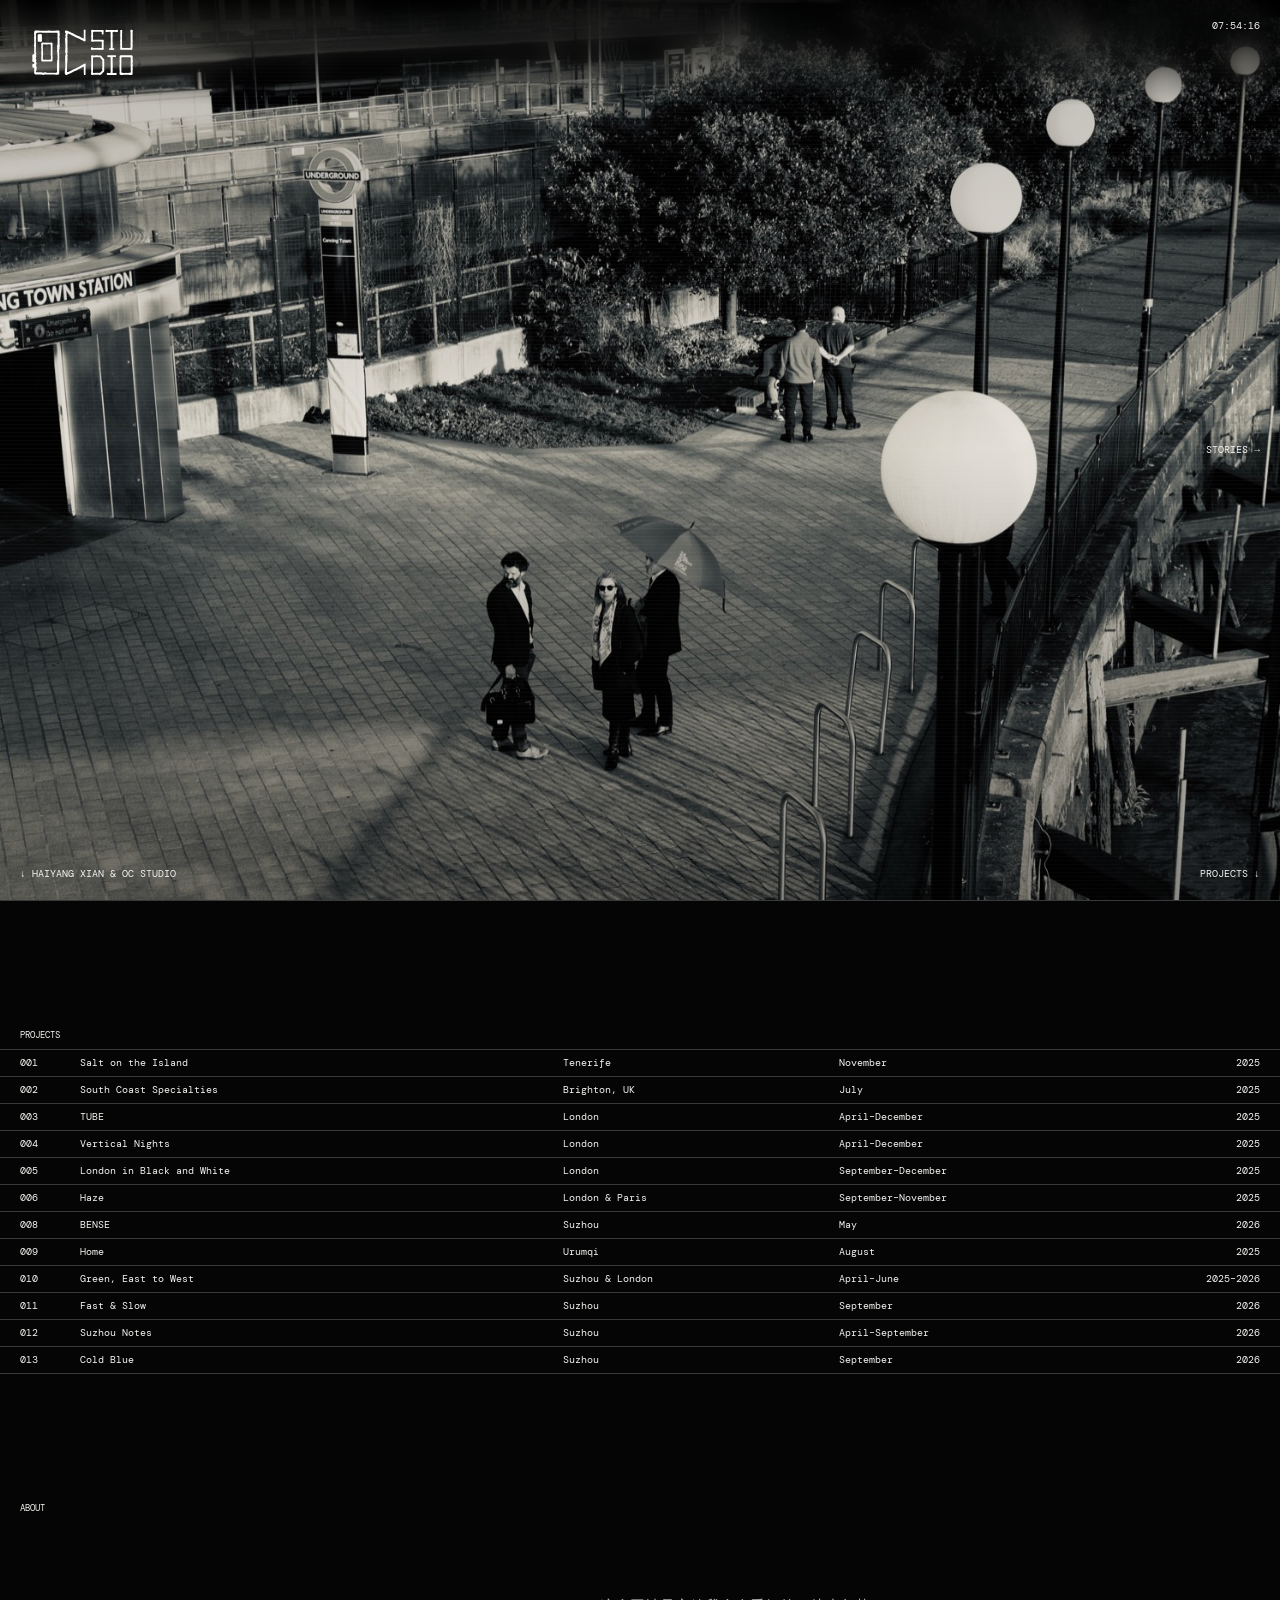
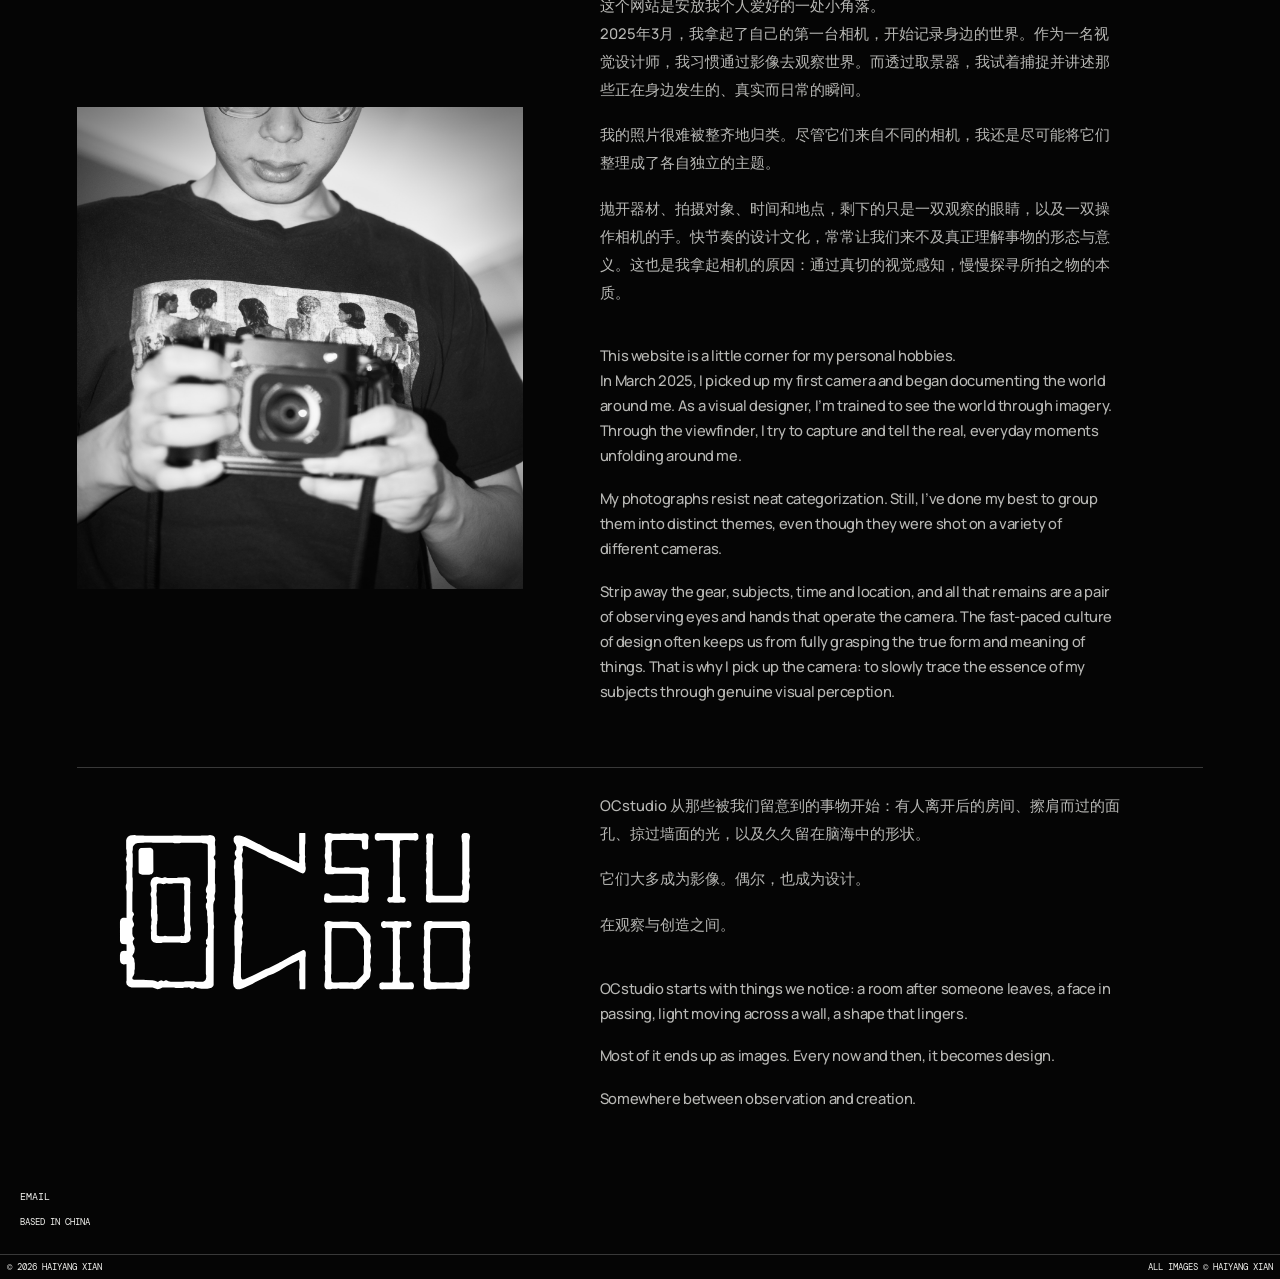
==== index.html @ 61b7343b "Publish photography portfolio" ====
<!doctype html>
<html lang="zh-CN">
  <head>
    <meta charset="UTF-8" />
    <meta name="viewport" content="width=device-width, initial-scale=1.0" />
    <meta name="description" content="摄影作品集原型" />
    <title>Haiyang Xian — Photography</title>
    <link rel="stylesheet" href="styles.css" />
  </head>
  <body>
    <div class="top-backdrop" aria-hidden="true"></div>
    <a class="corner-logo" href="#home" aria-label="Back to home"><img src="assets/studio-handdrawn-fixed.svg" alt="Studio logo" /></a>
    <time class="corner-clock" id="corner-clock" aria-label="Current time"></time>
    <main class="site-shell">
      <section class="index-card" aria-label="摄影作品目录">
        <div class="cover" id="home">
          <img class="landing-image" id="landing-image" src="assets/landing/DSCF2202.jpg" alt="Selected photograph by Haiyang Xian" />
          <button class="cover-section cover-section-right stories-trigger" type="button" aria-controls="stories" aria-expanded="false">STORIES <span aria-hidden="true">→</span></button>
          <h1 class="photographer-signature"><a href="#about" aria-label="About HAIYANG XIAN and OC STUDIO"><span aria-hidden="true">↓</span> HAIYANG XIAN &amp; OC STUDIO</a></h1>
          <a class="explore" href="#index">PROJECTS ↓</a>
        </div>
        <div class="catalogue-meta" id="index"><span>PROJECTS</span></div>
        <ol class="project-list">
          <li class="project-item"><a class="project-trigger" href="#project-001" data-project="project-001" aria-controls="project-001" aria-expanded="false"><span>001</span><strong>Salt on the Island</strong><i>Tenerife</i><time>November</time><b>2025</b></a></li>
          <li class="project-item"><a class="project-trigger" href="#project-002" data-project="project-002" aria-controls="project-002" aria-expanded="false"><span>002</span><strong>South Coast Specialties</strong><i>Brighton, UK</i><time>July</time><b>2025</b></a></li>
          <li class="project-item"><a class="project-trigger" href="#project-003" data-project="project-003" aria-controls="project-003" aria-expanded="false"><span>003</span><strong>TUBE</strong><i>London</i><time>April–December</time><b>2025</b></a></li>
          <li class="project-item"><a class="project-trigger" href="#project-004" data-project="project-004" aria-controls="project-004" aria-expanded="false"><span>004</span><strong>Vertical Nights</strong><i>London</i><time>April–December</time><b>2025</b></a></li>
          <li class="project-item"><a class="project-trigger" href="#project-005" data-project="project-005" aria-controls="project-005" aria-expanded="false"><span>005</span><strong>London in Black and White</strong><i>London</i><time>September–December</time><b>2025</b></a></li>
          <li class="project-item"><a class="project-trigger" href="#project-006" data-project="project-006" aria-controls="project-006" aria-expanded="false"><span>006</span><strong>Haze</strong><i>London &amp; Paris</i><time>September–November</time><b>2025</b></a></li>
          <li class="project-item"><a class="project-trigger" href="#project-008" data-project="project-008" aria-controls="project-008" aria-expanded="false"><span>008</span><strong>BENSE</strong><i>Suzhou</i><time>May</time><b>2026</b></a></li>
          <li class="project-item"><a class="project-trigger" href="#project-009" data-project="project-009" aria-controls="project-009" aria-expanded="false"><span>009</span><strong>Home</strong><i>Urumqi</i><time>August</time><b>2025</b></a></li>
          <li class="project-item"><a class="project-trigger" href="#project-010" data-project="project-010" aria-controls="project-010" aria-expanded="false"><span>010</span><strong>Green, East to West</strong><i>Suzhou &amp; London</i><time>April–June</time><b>2025–2026</b></a></li>
          <li class="project-item"><a class="project-trigger" href="#project-011" data-project="project-011" aria-controls="project-011" aria-expanded="false"><span>011</span><strong>Fast &amp; Slow</strong><i>Suzhou</i><time>September</time><b>2026</b></a></li>
          <li class="project-item"><a class="project-trigger" href="#project-012" data-project="project-012" aria-controls="project-012" aria-expanded="false"><span>012</span><strong>Suzhou Notes</strong><i>Suzhou</i><time>April–September</time><b>2026</b></a></li>
          <li class="project-item"><a class="project-trigger" href="#project-013" data-project="project-013" aria-controls="project-013" aria-expanded="false"><span>013</span><strong>Cold Blue</strong><i>Suzhou</i><time>September</time><b>2026</b></a></li>
        </ol>
        <section class="about" id="about" aria-labelledby="about-title">
          <div class="about-label"><h2 id="about-title">ABOUT</h2></div>
          <div class="about-content">
            <figure class="about-portrait"><img src="assets/about-haiyang-xian.jpg" alt="Haiyang Xian holding a camera" width="1480" height="1600" loading="lazy" /></figure>
            <div class="about-bio">
              <p lang="zh-CN">这个网站是安放我个人爱好的一处小角落。<br />2025年3月，我拿起了自己的第一台相机，开始记录身边的世界。作为一名视觉设计师，我习惯通过影像去观察世界。而透过取景器，我试着捕捉并讲述那些正在身边发生的、真实而日常的瞬间。</p>
              <p lang="zh-CN">我的照片很难被整齐地归类。尽管它们来自不同的相机，我还是尽可能将它们整理成了各自独立的主题。</p>
              <p lang="zh-CN">抛开器材、拍摄对象、时间和地点，剩下的只是一双观察的眼睛，以及一双操作相机的手。快节奏的设计文化，常常让我们来不及真正理解事物的形态与意义。这也是我拿起相机的原因：通过真切的视觉感知，慢慢探寻所拍之物的本质。</p>
              <p lang="en">This website is a little corner for my personal hobbies.<br />In March 2025, I picked up my first camera and began documenting the world around me. As a visual designer, I’m trained to see the world through imagery. Through the viewfinder, I try to capture and tell the real, everyday moments unfolding around me.</p>
              <p lang="en">My photographs resist neat categorization. Still, I’ve done my best to group them into distinct themes, even though they were shot on a variety of different cameras.</p>
              <p lang="en">Strip away the gear, subjects, time and location, and all that remains are a pair of observing eyes and hands that operate the camera. The fast‑paced culture of design often keeps us from fully grasping the true form and meaning of things. That is why I pick up the camera: to slowly trace the essence of my subjects through genuine visual perception.</p>
            </div>
            <div class="about-brand">
              <img class="about-logo" src="assets/studio-latest.svg" alt="OCstudio logo" width="1473" height="1068" loading="lazy" />
              <div class="about-brand-copy">
                <p lang="zh-CN">OCstudio 从那些被我们留意到的事物开始：有人离开后的房间、擦肩而过的面孔、掠过墙面的光，以及久久留在脑海中的形状。</p>
                <p lang="zh-CN">它们大多成为影像。偶尔，也成为设计。</p>
                <p lang="zh-CN">在观察与创造之间。</p>
                <p lang="en">OCstudio starts with things we notice: a room after someone leaves, a face in passing, light moving across a wall, a shape that lingers.</p>
                <p lang="en">Most of it ends up as images. Every now and then, it becomes design.</p>
                <p lang="en">Somewhere between observation and creation.</p>
              </div>
            </div>
          </div>
          <div class="about-bottom">
            <nav class="about-contact" aria-label="Contact"><a href="mailto:hyxian913@163.com">EMAIL</a></nav>
            <div class="about-details"><span>BASED IN CHINA</span></div>
          </div>
        </section>
        <footer id="contact"><span>© 2026 HAIYANG XIAN</span><span>ALL IMAGES © HAIYANG XIAN</span></footer>
      </section>
      <section class="project-panel" id="project-001" aria-label="Salt on the Island project" aria-hidden="true">
        <div class="project-content">
          <section class="project-intro"><h2>Salt<br />on the Island</h2><div><p>NOVEMBER 2025</p><p>TENERIFE, SPAIN</p></div></section>
          <div class="project-images">
            <figure class="portrait"><img src="assets/projects/salt-on-the-island/DSCF0566.jpg" alt="Salt on the Island, photograph 1" /><figcaption>01 / 08</figcaption></figure>
            <figure class="wide"><img src="assets/projects/salt-on-the-island/DSCF0439.jpg" alt="Salt on the Island, photograph 2" /><figcaption>02 / 08</figcaption></figure>
            <figure class="landscape"><img src="assets/projects/salt-on-the-island/DSCF0559.jpg" alt="Salt on the Island, photograph 3" /><figcaption>03 / 08</figcaption></figure>
            <figure class="portrait offset"><img src="assets/projects/salt-on-the-island/DSCF0503.jpg" alt="Salt on the Island, photograph 4" /><figcaption>04 / 08</figcaption></figure>
            <figure class="portrait"><img src="assets/projects/salt-on-the-island/DSCF0443.jpg" alt="Salt on the Island, photograph 5" /><figcaption>05 / 08</figcaption></figure>
            <figure class="wide"><img src="assets/projects/salt-on-the-island/DSCF0520.jpg" alt="Salt on the Island, photograph 6" /><figcaption>06 / 08</figcaption></figure>
            <figure class="landscape"><img src="assets/projects/salt-on-the-island/DSCF0546.jpg" alt="Salt on the Island, photograph 7" /><figcaption>07 / 08</figcaption></figure>
            <figure class="wide final"><img src="assets/projects/salt-on-the-island/DSCF0431.jpg" alt="Salt on the Island, photograph 8" /><figcaption>08 / 08</figcaption></figure>
          </div>
        </div>
      </section>
      <section class="project-panel" id="project-002" aria-label="South Coast Specialties project" aria-hidden="true">
        <div class="project-content">
          <section class="project-intro"><h2>South Coast Specialties</h2><div><p>JULY 2025</p><p>BRIGHTON, UK</p></div></section>
          <div class="project-images brighton-images">
            <figure class="portrait"><img src="assets/projects/south-coast-specialties/DSCF2407.jpg" alt="South Coast Specialties, photograph 1" /><figcaption>01 / 08</figcaption></figure>
            <figure class="landscape"><img src="assets/projects/south-coast-specialties/DSCF2422.jpg" alt="South Coast Specialties, photograph 2" /><figcaption>02 / 08</figcaption></figure>
            <figure class="wide"><img src="assets/projects/south-coast-specialties/DSCF2423.JPG" alt="South Coast Specialties, photograph 3" /><figcaption>03 / 08</figcaption></figure>
            <figure class="landscape"><img src="assets/projects/south-coast-specialties/DSCF2439.JPG" alt="South Coast Specialties, photograph 4" /><figcaption>04 / 08</figcaption></figure>
            <figure class="wide"><img src="assets/projects/south-coast-specialties/DSCF2440.JPG" alt="South Coast Specialties, photograph 5" /><figcaption>05 / 08</figcaption></figure>
            <figure class="landscape"><img src="assets/projects/south-coast-specialties/DSCF2472.jpg" alt="South Coast Specialties, photograph 6" /><figcaption>06 / 08</figcaption></figure>
            <figure class="portrait"><img src="assets/projects/south-coast-specialties/DSCF2483.jpg" alt="South Coast Specialties, photograph 7" /><figcaption>07 / 08</figcaption></figure>
            <figure class="wide final"><img src="assets/projects/south-coast-specialties/DSCF2484.jpg" alt="South Coast Specialties, photograph 8" /><figcaption>08 / 08</figcaption></figure>
          </div>
        </div>
      </section>
      <section class="project-panel" id="project-003" aria-label="TUBE project" aria-hidden="true">
        <div class="project-content">
          <section class="project-intro"><h2>TUBE</h2><div><p>APRIL–DECEMBER 2025</p><p>LONDON, UK</p></div></section>
          <div class="project-images">
            <figure><img src="assets/projects/tube/DSCF0074.JPG" alt="TUBE, photograph 1" /><figcaption>01 / 10</figcaption></figure>
            <figure><img src="assets/projects/tube/DSCF0076.jpg" alt="TUBE, photograph 2" /><figcaption>02 / 10</figcaption></figure>
            <figure><img src="assets/projects/tube/DSCF0200.jpg" alt="TUBE, photograph 3" /><figcaption>03 / 10</figcaption></figure>
            <figure><img src="assets/projects/tube/DSCF0201.jpg" alt="TUBE, photograph 4" /><figcaption>04 / 10</figcaption></figure>
            <figure><img src="assets/projects/tube/1761305568000_R0000233.jpg" alt="TUBE, photograph 5" /><figcaption>05 / 10</figcaption></figure>
            <figure><img src="assets/projects/tube/grdr%202025-10-26%20185446.399.jpg" alt="TUBE, photograph 6" /><figcaption>06 / 10</figcaption></figure>
            <figure><img src="assets/projects/tube/DSCF3398.jpg" alt="TUBE, photograph 7" /><figcaption>07 / 10</figcaption></figure>
            <figure><img src="assets/projects/tube/DSCF3400.jpg" alt="TUBE, photograph 8" /><figcaption>08 / 10</figcaption></figure>
            <figure><img src="assets/projects/tube/DSCF3415.JPG" alt="TUBE, photograph 9" /><figcaption>09 / 10</figcaption></figure>
            <figure><img src="assets/projects/tube/DSCF3418.jpg" alt="TUBE, photograph 10" /><figcaption>10 / 10</figcaption></figure>
          </div>
        </div>
      </section>
      <section class="project-panel" id="project-004" aria-label="Vertical Nights project" aria-hidden="true">
        <div class="project-content">
          <section class="project-intro"><h2>Vertical Nights</h2><div><p>APRIL–DECEMBER 2025</p><p>LONDON, UK</p></div></section>
          <div class="project-images">
            <figure><img src="assets/projects/vertical-nights/DSCF0198.jpg" alt="Vertical Nights, photograph 1" /><figcaption>01 / 08</figcaption></figure>
            <figure><img src="assets/projects/vertical-nights/DSCF0211.jpg" alt="Vertical Nights, photograph 2" /><figcaption>02 / 08</figcaption></figure>
            <figure><img src="assets/projects/vertical-nights/DSCF0289.jpg" alt="Vertical Nights, photograph 3" /><figcaption>03 / 08</figcaption></figure>
            <figure><img src="assets/projects/vertical-nights/DSCF0321.jpg" alt="Vertical Nights, photograph 4" /><figcaption>04 / 08</figcaption></figure>
            <figure><img src="assets/projects/vertical-nights/DSCF3357.JPG" alt="Vertical Nights, photograph 5" /><figcaption>05 / 08</figcaption></figure>
            <figure><img src="assets/projects/vertical-nights/DSCF3358.JPG" alt="Vertical Nights, photograph 6" /><figcaption>06 / 08</figcaption></figure>
            <figure><img src="assets/projects/vertical-nights/DSCF3360.jpg" alt="Vertical Nights, photograph 7" /><figcaption>07 / 08</figcaption></figure>
            <figure><img src="assets/projects/vertical-nights/DSCF3361.jpg" alt="Vertical Nights, photograph 8" /><figcaption>08 / 08</figcaption></figure>
          </div>
        </div>
      </section>
      <section class="project-panel" id="project-005" aria-label="London in Black and White project" aria-hidden="true">
        <div class="project-content">
          <section class="project-intro"><h2>London in Black and White</h2><div><p>SEPTEMBER–DECEMBER 2025</p><p>LONDON, UK</p></div></section>
          <div class="project-images">
            <figure><img src="assets/projects/london-in-black-and-white/DSCF0082.jpg" alt="London in Black and White, photograph 1" /><figcaption>01 / 05</figcaption></figure>
            <figure><img src="assets/projects/london-in-black-and-white/DSCF3308.jpg" alt="London in Black and White, photograph 2" /><figcaption>02 / 05</figcaption></figure>
            <figure><img src="assets/projects/london-in-black-and-white/DSCF3345.jpg" alt="London in Black and White, photograph 3" /><figcaption>03 / 05</figcaption></figure>
            <figure><img src="assets/projects/london-in-black-and-white/DSCF3350.jpg" alt="London in Black and White, photograph 4" /><figcaption>04 / 05</figcaption></figure>
            <figure><img src="assets/projects/london-in-black-and-white/DSCF3354.jpg" alt="London in Black and White, photograph 5" /><figcaption>05 / 05</figcaption></figure>
          </div>
        </div>
      </section>
      <section class="project-panel" id="project-006" aria-label="Haze project" aria-hidden="true">
        <div class="project-content">
          <section class="project-intro"><h2>Haze</h2><div><p>SEPTEMBER–NOVEMBER 2025</p><p>LONDON &amp; PARIS</p></div></section>
          <div class="project-images">
            <figure><img src="assets/projects/haze/DSCF0128.jpg" alt="Haze, photograph 1" /><figcaption>01 / 05</figcaption></figure>
            <figure><img src="assets/projects/haze/1761306210000_R0000236.JPG" alt="Haze, photograph 2" /><figcaption>02 / 05</figcaption></figure>
            <figure><img src="assets/projects/haze/1761313033000_R0000256.jpg" alt="Haze, photograph 3" /><figcaption>03 / 05</figcaption></figure>
            <figure><img src="assets/projects/haze/1762614603000_R0000291.jpg" alt="Haze, photograph 4" /><figcaption>04 / 05</figcaption></figure>
            <figure><img src="assets/projects/haze/dblack%202025-11-24%20114521.216.JPG" alt="Haze, photograph 5" /><figcaption>05 / 05</figcaption></figure>
          </div>
        </div>
      </section>
      <section class="project-panel" id="project-008" aria-label="BENSE project" aria-hidden="true">
        <div class="project-content">
          <section class="project-intro"><h2>BENSE</h2><div><p>MAY 2026</p><p>SUZHOU, CHINA</p></div></section>
          <div class="project-images">
            <figure><img src="assets/projects/bense/DSCF1152.jpg" alt="BENSE, photograph 1" /><figcaption>01 / 05</figcaption></figure>
            <figure><img src="assets/projects/bense/DSCF1157.jpg" alt="BENSE, photograph 2" /><figcaption>02 / 05</figcaption></figure>
            <figure><img src="assets/projects/bense/DSCF1161.jpg" alt="BENSE, photograph 3" /><figcaption>03 / 05</figcaption></figure>
            <figure><img src="assets/projects/bense/DSCF1166.JPG" alt="BENSE, photograph 4" /><figcaption>04 / 05</figcaption></figure>
            <figure><img src="assets/projects/bense/DSCF1172.JPG" alt="BENSE, photograph 5" /><figcaption>05 / 05</figcaption></figure>
          </div>
        </div>
      </section>
      <section class="project-panel" id="project-009" aria-label="Home project" aria-hidden="true">
        <div class="project-content">
          <section class="project-intro"><h2>Home</h2><div><p>AUGUST 2025</p><p>URUMQI, CHINA</p></div></section>
          <div class="project-images">
            <figure><img src="assets/projects/home/DSC02726.JPG" alt="Home, photograph 1" /><figcaption>01 / 07</figcaption></figure>
            <figure><img src="assets/projects/home/DSC02759.JPG" alt="Home, photograph 2" /><figcaption>02 / 07</figcaption></figure>
            <figure><img src="assets/projects/home/DSC02761.JPG" alt="Home, photograph 3" /><figcaption>03 / 07</figcaption></figure>
            <figure><img src="assets/projects/home/DSCF2685.jpg" alt="Home, photograph 4" /><figcaption>04 / 07</figcaption></figure>
            <figure><img src="assets/projects/home/DSCF2717.JPG" alt="Home, photograph 5" /><figcaption>05 / 07</figcaption></figure>
            <figure><img src="assets/projects/home/DSCF2765.JPG" alt="Home, photograph 6" /><figcaption>06 / 07</figcaption></figure>
            <figure><img src="assets/projects/home/DSCF2800.JPG" alt="Home, photograph 7" /><figcaption>07 / 07</figcaption></figure>
          </div>
        </div>
      </section>
      <section class="project-panel" id="project-010" aria-label="Green, East to West project" aria-hidden="true">
        <div class="project-content">
          <section class="project-intro"><h2>Green, East to West</h2><div><p>APRIL 2025–JUNE 2026</p><p>SUZHOU &amp; LONDON</p></div></section>
          <div class="project-images">
            <figure><img src="assets/projects/green-east-to-west/DSC02779.jpg" alt="Green, East to West, photograph 1" /><figcaption>01 / 08</figcaption></figure>
            <figure><img src="assets/projects/green-east-to-west/DSCF0693.jpg?v=2" alt="Green, East to West, photograph 2" /><figcaption>02 / 08</figcaption></figure>
            <figure><img src="assets/projects/green-east-to-west/DSCF1872.jpg?v=2" alt="Green, East to West, photograph 3" /><figcaption>03 / 08</figcaption></figure>
            <figure><img src="assets/projects/green-east-to-west/1773286768000_R0000598.jpg" alt="Green, East to West, photograph 4" /><figcaption>04 / 08</figcaption></figure>
            <figure><img src="assets/projects/green-east-to-west/1776319207000_R0000788.jpg" alt="Green, East to West, photograph 5" /><figcaption>05 / 08</figcaption></figure>
            <figure><img src="assets/projects/green-east-to-west/1776319326000_R0000789.jpg" alt="Green, East to West, photograph 6" /><figcaption>06 / 08</figcaption></figure>
            <figure><img src="assets/projects/green-east-to-west/1776319496000_R0000796.jpg" alt="Green, East to West, photograph 7" /><figcaption>07 / 08</figcaption></figure>
            <figure><img src="assets/projects/green-east-to-west/1776320379000_R0000800.jpg" alt="Green, East to West, photograph 8" /><figcaption>08 / 08</figcaption></figure>
          </div>
        </div>
      </section>
      <section class="project-panel" id="project-011" aria-label="Fast &amp; Slow project" aria-hidden="true">
        <div class="project-content">
          <section class="project-intro"><h2>Fast &amp; Slow</h2><div><p>SEPTEMBER 2026</p><p>SUZHOU, CHINA</p></div></section>
          <div class="project-images">
            <figure><img src="assets/projects/fast-and-slow/DSCF0247.jpg" alt="Fast &amp; Slow, photograph 1" /><figcaption>01 / 05</figcaption></figure>
            <figure><img src="assets/projects/fast-and-slow/DSCF2021.jpg" alt="Fast &amp; Slow, photograph 2" /><figcaption>02 / 05</figcaption></figure>
            <figure><img src="assets/projects/fast-and-slow/1789192460000_R0001193.jpg" alt="Fast &amp; Slow, photograph 3" /><figcaption>03 / 05</figcaption></figure>
            <figure><img src="assets/projects/fast-and-slow/1789192947000_R0001202.jpg" alt="Fast &amp; Slow, photograph 4" /><figcaption>04 / 05</figcaption></figure>
            <figure><img src="assets/projects/fast-and-slow/1789193521000_R0001211.jpg" alt="Fast &amp; Slow, photograph 5" /><figcaption>05 / 05</figcaption></figure>
          </div>
        </div>
      </section>
      <section class="project-panel" id="project-012" aria-label="Suzhou Notes project" aria-hidden="true">
        <div class="project-content">
          <section class="project-intro"><h2>Suzhou Notes</h2><div><p>APRIL–SEPTEMBER 2026</p><p>SUZHOU, CHINA</p></div></section>
          <div class="project-images">
            <figure><img src="assets/projects/suzhou-notes/DSCF1896.jpg" alt="Suzhou Notes, photograph 1" /><figcaption>01 / 08</figcaption></figure>
            <figure><img src="assets/projects/suzhou-notes/DSCF1985.JPG" alt="Suzhou Notes, photograph 2" /><figcaption>02 / 08</figcaption></figure>
            <figure><img src="assets/projects/suzhou-notes/DSCF2025.JPG" alt="Suzhou Notes, photograph 3" /><figcaption>03 / 08</figcaption></figure>
            <figure><img src="assets/projects/suzhou-notes/DSCF2026.jpg" alt="Suzhou Notes, photograph 4" /><figcaption>04 / 08</figcaption></figure>
            <figure><img src="assets/projects/suzhou-notes/DSCF2037.jpg" alt="Suzhou Notes, photograph 5" /><figcaption>05 / 08</figcaption></figure>
            <figure><img src="assets/projects/suzhou-notes/DSCF2072.jpg" alt="Suzhou Notes, photograph 6" /><figcaption>06 / 08</figcaption></figure>
            <figure><img src="assets/projects/suzhou-notes/1781081354000_R0000992.JPG" alt="Suzhou Notes, photograph 7" /><figcaption>07 / 08</figcaption></figure>
            <figure><img src="assets/projects/suzhou-notes/1781081394000_R0000994.jpg" alt="Suzhou Notes, photograph 8" /><figcaption>08 / 08</figcaption></figure>
          </div>
        </div>
      </section>
      <section class="project-panel" id="project-013" aria-label="Cold Blue project" aria-hidden="true">
        <div class="project-content">
          <section class="project-intro"><h2>Cold Blue</h2><div><p>SEPTEMBER 2026</p><p>SUZHOU</p></div></section>
          <div class="project-images">
            <figure><img src="assets/projects/cold-blue/DSCF1893.jpg" alt="Cold Blue, photograph 1" /><figcaption>01 / 06</figcaption></figure>
            <figure><img src="assets/projects/cold-blue/DSCF2017.JPG" alt="Cold Blue, photograph 2" /><figcaption>02 / 06</figcaption></figure>
            <figure><img src="assets/projects/cold-blue/DSCF2018.JPG" alt="Cold Blue, photograph 3" /><figcaption>03 / 06</figcaption></figure>
            <figure><img src="assets/projects/cold-blue/DSCF2142.JPG" alt="Cold Blue, photograph 4" /><figcaption>04 / 06</figcaption></figure>
            <figure><img src="assets/projects/cold-blue/DSCF2144.JPG" alt="Cold Blue, photograph 5" /><figcaption>05 / 06</figcaption></figure>
            <figure><img src="assets/projects/cold-blue/DSCF2154.JPG" alt="Cold Blue, photograph 6" /><figcaption>06 / 06</figcaption></figure>
          </div>
        </div>
      </section>
      <p class="hint">SCROLL / SELECT A PROJECT</p>
    </main>
    <section class="stories-panel" id="stories" aria-labelledby="stories-title" aria-hidden="true" inert>
      <div class="top-backdrop" aria-hidden="true"></div>
      <button class="stories-back" type="button">← BACK TO MAINPAGE</button>
      <header class="stories-header">
        <h2 id="stories-title">STORIES</h2>
      </header>
      <div class="stories-content" tabindex="0" aria-label="Story archives">
        <article class="archive-slide" aria-label="Story 001: 摄影，结束的开始 / Photography, the Beginning of an End">
          <div class="archive-file archive-file-photo"><div class="archive-tab">S001</div><div class="archive-meta"><span>STORY ARCHIVE</span><span>JAPAN / 2025</span></div><div class="archive-body"><span class="archive-number">001</span><h3 lang="zh-CN">摄影，结束的开始</h3><p lang="en">Photography, the Beginning of an End</p></div><div class="archive-foot">OC STUDIO / STORIES</div></div>
        </article>
        <article class="archive-slide" aria-label="Story S002">
          <div class="archive-file"><div class="archive-tab">S002</div><div class="archive-meta"><span>STORY ARCHIVE</span></div><div class="archive-body"><span class="archive-number">002</span></div><div class="archive-foot">OC STUDIO / STORIES</div></div>
        </article>
      </div>
      <div class="archive-navigation"><span class="archive-counter" aria-live="polite" aria-atomic="true">001 / 002</span><div class="archive-controls"><button class="archive-prev" type="button" aria-label="Previous archive" disabled>↑</button><button class="archive-next" type="button" aria-label="Next archive">↓</button></div></div>
      <section class="story-reader" aria-labelledby="reader-title" hidden inert>
        <button class="reader-close" type="button">← BACK TO STORIES</button>
        <div class="reader-scroll" tabindex="0" aria-label="Story content">
          <article class="reader-article">
            <header class="reader-intro"><p class="reader-number">S001</p><h2 id="reader-title">UNTITLED STORY</h2><p>Story text and photographs to be added.</p><span>SCROLL TO READ ↓</span></header>
            <section class="reader-placeholder"><h3>STORY TEXT</h3><p>Your story will appear here.</p></section>
            <figure class="reader-photo-placeholder"><span>PHOTOGRAPH TO BE ADDED</span></figure>
            <section class="reader-placeholder"><h3>CONTINUED</h3><p>More words and photographs will follow.</p></section>
          </article>
        </div>
      </section>
    </section>
    <template id="story-001-content">
      <header class="reader-intro"><p class="reader-number">S001</p><h2 id="reader-title" lang="zh-CN">摄影，结束的开始</h2><p class="story-english-title" lang="en">Photography, the Beginning of an End</p><p>HAIYANG XIAN · JAPAN · 2025</p><span>SCROLL TO READ ↓</span></header>
      <div class="story-prose">
        <p lang="zh-CN">我总是会在文字的逻辑上耍小聪明，就像我这个人一样，这样的性格特点听起来确实很糟糕，但确实是这样的小毛病滋养了我跳跃多变的思维模式，总会时不时冒出点有意思的想法。</p>
        <p lang="en">I have a habit of getting a little too clever with the logic of words—much as I do with life. It probably sounds like a terrible character trait, but these little flaws have fed my restless, unpredictable way of thinking. Every so often, something interesting comes out of it.</p>
      </div>
      <div class="story-prose">
        <p lang="zh-CN">在最早以前，和大部分人一样，我通过手机拍摄记录生活。通过日积月累的手机屏幕快门，我意识到不去运用设计师的构图能力简直是对我学到的知识的一种浪费，带着愧疚秉承着东亚教育体系的“学以致用”，我尝试去拍摄有构图的内容。</p>
        <p lang="en">At first, like most people, I documented life with my phone. After countless taps on the shutter button, I began to feel that not using the composition skills I had learned as a designer was a waste of my education. With a little guilt, and the East Asian educational ideal of “putting learning into practice” in mind, I started trying to compose my photographs more deliberately.</p>
      </div>
      <div class="story-prose">
        <p lang="zh-CN">在这个期间大概有半年多的时间里，我都在使用dazz，试图用氛围感的滤镜来弥补一些糟糕的构图。</p>
        <p lang="en">For a little over six months during that period, I used Dazz, hoping its atmospheric filters could make up for some rather poor compositions.</p>
      </div>
      <figure class="story-photo"><img src="assets/stories/story-001/s67%202025-03-29%20173701.073.JPG" alt="小樽站牌与积雪站台 / Otaru station sign above a snowy platform" loading="lazy" /><figcaption>01 / 09</figcaption></figure>
      <figure class="story-photo"><img src="assets/stories/story-001/s67%202025-04-01%20112158.346.JPG" alt="住宅前的银色跑车 / A silver sports car outside a house" loading="lazy" /><figcaption>02 / 09</figcaption></figure>
      <figure class="story-photo"><img src="assets/stories/story-001/s67%202025-04-01%20115802.708.JPG" alt="街边写有头痛字样的旗帜 / A roadside banner reading headache" loading="lazy" /><figcaption>03 / 09</figcaption></figure>
      <figure class="story-photo"><img src="assets/stories/story-001/s67%202025-04-01%20134615.404.JPG" alt="车站出口标识与闸机 / Station exit signs and ticket gates" loading="lazy" /><figcaption>04 / 09</figcaption></figure>
      <figure class="story-photo"><img src="assets/stories/story-001/s67%202025-04-02%20090339.205.JPG" alt="住宅屋顶后方的富士山 / Mount Fuji beyond residential rooftops" loading="lazy" /><figcaption>05 / 09</figcaption></figure>
      <div class="story-prose">
        <p lang="zh-CN">事情的转机是一次旅行。日本的旅行一路从北海道南下东京，再辗转富士和名古屋，我依旧带着手机拍摄着雪景，富士山，街道，神社，几天的旅途心中反复犹豫思考是否要顶着刷爆信用卡的风险去Bic购买一台超优惠率的相机，终于在旅途结束的倒数第二天下定决心买下一台富士X100VI作为我严肃摄影的起点，也很高兴我亲爱的父亲没有因为信用卡的消费记录拿我试问。</p>
        <p lang="en">The turning point came on a trip to Japan. I travelled south from Hokkaido to Tokyo, then on to Fuji and Nagoya, still using my phone to photograph the snow, Mount Fuji, streets and shrines. Throughout the trip, I kept wondering whether I should risk maxing out my credit card on a camera at Bic Camera, tempted by the favourable exchange rate. On the second-to-last day, I finally bought a Fujifilm X100VI to mark the start of taking photography seriously. I was also very glad that my dear father did not interrogate me about the credit card statement.</p>
      </div>
      <figure class="story-photo story-camera"><img src="assets/stories/story-001/IMG_2209.JPG" alt="手中的富士 X100VI / Holding a Fujifilm X100VI" loading="lazy" /><figcaption>06 / 09 · FUJIFILM X100VI</figcaption></figure>
      <div class="story-prose">
        <p lang="zh-CN">实话实说一开始的照片产出是打击人心的，28mm的定焦焦段是有门槛的，一个可以容纳很多视觉信息的画面总会要求你有着比常人更强的视觉语言的理解与组织能力，至少当时的我是这么认为，但我打算我会在后续的更新内容加上我自己对我的设备的一些见解，敬请期待。</p>
        <p lang="en">Honestly, the first photographs were discouraging. A 28mm prime lens has a learning curve: a frame that takes in so much visual information seems to demand an unusually strong understanding of visual language and an ability to organise it. At least, that was how I felt at the time. I plan to share more of my own thoughts on the equipment I use in future updates. Stay tuned.</p>
      </div>
      <figure class="story-photo"><img src="assets/stories/story-001/s67%202025-04-03%20134844.867.JPG" alt="建筑间透光的樱花 / Sunlit cherry blossoms between buildings" loading="lazy" /><figcaption>07 / 09</figcaption></figure>
      <figure class="story-photo"><img src="assets/stories/story-001/s67%202025-04-03%20142328.539.JPG" alt="树荫中的石灯笼 / A stone lantern in the shade of trees" loading="lazy" /><figcaption>08 / 09</figcaption></figure>
      <figure class="story-photo"><img src="assets/stories/story-001/s67%202025-04-03%20163030.502.JPG" alt="樱花掩映的城堡 / A castle framed by cherry blossoms" loading="lazy" /><figcaption>09 / 09</figcaption></figure>
      <div class="story-prose story-conclusion">
        <p lang="zh-CN">总而言之，摄影的开始就是挺稀里糊涂的，但是自始至终都感谢身边人的鼓励和支持。</p>
        <p lang="en">All in all, my beginning in photography was a little muddled. But through it all, I have been grateful for the encouragement and support of the people around me.</p>
      </div>
    </template>
    <script src="script.js"></script>
  </body>
</html>
---- styles.css ----
@import url('https://fonts.googleapis.com/css2?family=DM+Mono:wght@400;500&family=Instrument+Serif:ital@0;1&family=Manrope:wght@400;500;600&display=swap');
.cover h1.photographer-signature {
  position:absolute;
  left:20px;
  bottom:20px;
  font-family:'DM Mono',monospace;
  font-size:10px;
  font-weight:400;
  font-style:normal;
  line-height:1.2;
  letter-spacing:normal;
  text-align:left;
  text-transform:none;
  text-shadow:none;
}
:root { --ink:#f4f4f1; --paper:#050505; --hair:#393939; --header-logo-width:clamp(78px,10vw,130px); --header-logo-top:18px; --header-backdrop-height:calc(var(--header-logo-top) + var(--header-logo-width) * .68); --section-top-space:calc(var(--header-backdrop-height) + 24px); }
html { scroll-behavior:smooth; }
:root { --project-dock-top:calc(var(--header-logo-top) + var(--header-logo-width) * .566667 + 12px); }
body.project-docked:not(.stories-open) > .top-backdrop { height:calc(var(--project-dock-top) + var(--docked-row-height, 30px) + 24px); background:linear-gradient(to bottom,var(--paper) 0px,var(--paper) calc(100% - 24px),transparent 100%); }
.photographer-signature a:hover { text-decoration:underline; text-underline-offset:3px; }
.photographer-signature a:focus-visible { outline:1px solid currentColor; outline-offset:6px; }
.corner-logo { position:fixed; z-index:30; top:var(--header-logo-top); left:20px; width:var(--header-logo-width); display:block; cursor:pointer; }
.corner-logo img { display:block; width:100%; height:auto; filter:invert(1); }
.corner-logo:focus-visible { outline:1px solid var(--ink); outline-offset:6px; }
.corner-clock { position:fixed; z-index:30; top:20px; right:20px; font:400 10px/1.2 'DM Mono',monospace; color:var(--ink); pointer-events:none; }
/* Logo aspect ratio is 612 / 1080; allow another 20% of its height for the fade. */
.top-backdrop { position:fixed; z-index:10; top:0; left:0; right:0; height:var(--header-backdrop-height); pointer-events:none; background:linear-gradient(to bottom,rgba(0,0,0,.88) 0%,rgba(0,0,0,.5) 42%,rgba(0,0,0,0) 100%); }
.top-backdrop::before { content:""; position:absolute; inset:0; -webkit-backdrop-filter:blur(12px); backdrop-filter:blur(12px); -webkit-mask-image:linear-gradient(to bottom,#000 0%,rgba(0,0,0,.8) 35%,transparent 100%); mask-image:linear-gradient(to bottom,#000 0%,rgba(0,0,0,.8) 35%,transparent 100%); }
.stories-panel > .top-backdrop { position:absolute; z-index:1; }
.cover-section { position:absolute; z-index:2; top:50%; transform:translateY(-50%); font:400 10px/1.2 'DM Mono',monospace; color:var(--ink); }
.cover-section-left { left:20px; text-align:left; }
.cover-section-right { right:20px; text-align:right; }
.stories-trigger { appearance:none; background:none; border:0; padding:12px 0; cursor:pointer; }
.stories-trigger:hover, .stories-back:hover, .reader-close:hover { text-decoration:underline; text-underline-offset:3px; }
.stories-trigger:focus-visible, .stories-back:focus-visible, .reader-close:focus-visible { outline:1px solid currentColor; outline-offset:4px; }
body { overflow-x:clip; }
.site-shell { transition:transform 650ms cubic-bezier(.65,0,.35,1); }
body.stories-open { overflow:hidden; }
body.stories-open .site-shell { transform:translateX(-100%); }
.stories-panel { position:fixed; inset:0; z-index:20; overflow:hidden; background:var(--paper); color:var(--ink); transform:translateX(100%); visibility:hidden; transition:transform 650ms cubic-bezier(.65,0,.35,1),visibility 0s 650ms; }
body.stories-open .stories-panel { transform:translateX(0); visibility:visible; transition-delay:0s; }
.stories-header { position:absolute; z-index:2; top:20px; left:20px; right:20px; text-align:center; pointer-events:none; }
.stories-header h2, .stories-back, .reader-close { margin:0; font:400 10px/1.2 'DM Mono',monospace; }
.stories-back, .reader-close { position:absolute; z-index:2; top:50%; left:20px; transform:translateY(-50%); color:inherit; background:none; border:0; padding:12px 0; cursor:pointer; }
.stories-content { height:100%; overflow-y:auto; overscroll-behavior:contain; scroll-snap-type:y mandatory; scrollbar-width:none; }
.stories-content::-webkit-scrollbar { display:none; }
.stories-content:focus-visible { outline:1px solid var(--hair); outline-offset:-4px; }
.archive-slide { height:100%; scroll-snap-align:start; scroll-snap-stop:always; display:flex; align-items:center; justify-content:center; padding:110px 100px 76px; }
.archive-file { position:relative; width:min(100%,900px); height:100%; max-height:650px; display:flex; flex-direction:column; border:1px solid #666; background:#0c0c0c; }
.archive-tab { position:absolute; bottom:100%; left:-1px; padding:10px 24px; border:1px solid #666; border-bottom:0; background:#0c0c0c; }
.archive-tab::after { content:""; position:absolute; left:0; right:0; bottom:-1px; height:1px; background:#0c0c0c; }
.archive-file, .archive-tab { transition:border-color 180ms ease; }
.archive-file:hover, .archive-file:hover .archive-tab,
.archive-file:has(.archive-open:focus-visible), .archive-file:has(.archive-open:focus-visible) .archive-tab { border-color:var(--ink); }
.archive-meta, .archive-foot { padding:18px 24px; font-size:9px; letter-spacing:.06em; }
.archive-meta { display:flex; justify-content:space-between; gap:12px; border-bottom:1px solid var(--hair); }
.archive-body { flex:1; min-height:0; display:flex; flex-direction:column; justify-content:center; padding:24px; }
.archive-number { font-size:clamp(48px,10vw,130px); line-height:1; letter-spacing:-.07em; }
.archive-body h3 { font:400 12px/1.4 'DM Mono',monospace; margin:24px 0 8px; }
.archive-body p { color:#aaa; font-size:10px; margin:0; line-height:1.5; }
.archive-foot { border-top:1px solid var(--hair); }
.archive-open { position:absolute; inset:0; z-index:1; width:100%; border:0; background:transparent; cursor:pointer; color:inherit; }
.archive-open:focus-visible { outline:none; }
.archive-open span { position:absolute; right:24px; bottom:18px; font:400 9px/1.2 'DM Mono',monospace; }
.archive-file-photo { isolation:isolate; }
.archive-file-photo::before { content:""; position:absolute; inset:0; z-index:-2; background:url('assets/stories/story-001/s67%202025-03-29%20173701.073.JPG') center 40% / cover no-repeat; filter:grayscale(1); transition:filter 650ms ease; }
.archive-file-photo::after { content:""; position:absolute; inset:0; z-index:-1; background:linear-gradient(180deg,rgba(0,0,0,.5),rgba(0,0,0,.3) 40%,rgba(0,0,0,.75)); pointer-events:none; }
.archive-file-photo:focus-within::before { filter:grayscale(0); }
@media (hover:hover) { .archive-file-photo:hover::before { filter:grayscale(0); } }
.archive-file-photo .archive-body p { color:#e0e0dd; }
.archive-file-photo .archive-meta, .archive-file-photo .archive-foot { border-color:rgba(255,255,255,.3); }
@media (prefers-reduced-motion:reduce) { .archive-file-photo::before { transition:none; } }
.story-reader { position:absolute; inset:0; z-index:3; background:var(--paper); transform-origin:top left; }
.story-reader[hidden] { display:none; }
.reader-scroll { height:100%; overflow-y:auto; overscroll-behavior:contain; }
.reader-article { width:min(100%,960px); margin:auto; padding:0 clamp(24px,7vw,100px) 80px; }
.reader-intro { min-height:100svh; display:flex; flex-direction:column; justify-content:center; padding:180px 0 70px; }
.reader-intro h2 { font:400 clamp(26px,5vw,60px)/1.15 'Manrope',sans-serif; margin:24px 0; }
.reader-intro p,.reader-placeholder p { font:400 14px/1.7 'Manrope',sans-serif; color:#aaa; }
.reader-intro .reader-number,.reader-placeholder h3 { font:400 10px/1.4 'DM Mono',monospace; }
.reader-intro > span { margin-top:48px; }
.reader-placeholder { padding:60px 0; border-top:1px solid var(--hair); }
.reader-photo-placeholder { margin:0; min-height:50svh; display:grid; place-items:center; border:1px solid var(--hair); color:#aaa; text-align:center; }
.reader-intro h2[lang="zh-CN"] { font-family:'Manrope','PingFang SC','Microsoft YaHei',sans-serif; line-height:1.35; }
.reader-intro .story-english-title { font-size:clamp(18px,2.5vw,28px); color:var(--ink); margin:0 0 24px; }
.story-prose { max-width:640px; margin:0 auto 56px; }
.story-prose p { font:400 16px/1.95 'Manrope','PingFang SC','Microsoft YaHei',sans-serif; margin:0; overflow-wrap:break-word; }
.story-prose p[lang="en"] { color:#b7b7b4; font-size:14px; line-height:1.8; margin-top:18px; }
.story-photo { margin:64px 0; text-align:center; }
.story-photo img { display:block; width:auto; height:auto; max-width:100%; max-height:80svh; margin:auto; }
.story-photo figcaption { margin-top:12px; font:400 9px/1.5 'DM Mono',monospace; color:#aaa; }
.story-conclusion { margin-top:80px; padding-top:32px; border-top:1px solid var(--hair); }
@media (min-width:901px) and (orientation:landscape) { .reader-article { width:min(960px,calc(100% - 300px)); padding-left:24px; padding-right:24px; } }
.story-reader.is-entering .reader-article { animation:readerReveal 700ms ease both; }
@keyframes readerReveal { 0%,35% { opacity:0; translate:0 20px; } 100% { opacity:1; translate:0 0; } }
@media (prefers-reduced-motion:reduce) { .story-reader.is-entering .reader-article { animation:none; } }
.archive-navigation { position:absolute; bottom:20px; left:20px; right:20px; display:flex; align-items:center; justify-content:space-between; gap:16px; font-size:9px; }
.archive-navigation button { background:none; color:inherit; border:1px solid var(--hair); width:36px; height:32px; cursor:pointer; margin-left:6px; }
.archive-navigation button:disabled { opacity:.3; cursor:default; }
.archive-navigation button:focus-visible { outline:1px solid var(--ink); }
@media (max-width:700px) { .archive-slide { padding:110px 24px 76px 78px; } .archive-meta,.archive-foot { padding:12px; font-size:8px; } .archive-body { padding:16px; } .archive-meta { flex-direction:column; gap:6px; } .archive-navigation > span:nth-child(2) { display:none; } }
@media (prefers-reduced-motion:reduce) { .site-shell, .stories-panel { transition:none; } }
/* Give long return labels their own row on portrait and narrow screens. */
@media (orientation:portrait), (max-width:900px) {
  .stories-back, .reader-close { top:var(--header-backdrop-height); left:20px; transform:none; height:40px; padding:12px 0; white-space:nowrap; }
  .stories-content, .reader-scroll { position:absolute; top:calc(var(--header-backdrop-height) + 44px); bottom:0; left:0; right:0; height:auto; }
  .archive-slide { padding:44px 24px 76px; }
  .reader-article { padding:0 24px 64px; }
  .reader-intro { min-height:calc(100svh - var(--header-backdrop-height) - 44px); padding:48px 0 64px; }
}
#about { position:relative; min-height:100svh; grid-template-columns:1fr; grid-template-rows:auto 1fr auto; }
#index.catalogue-meta { padding-top:var(--section-top-space); }
#about .about-label { min-height:0; flex-direction:row; padding:var(--section-top-space) 20px 24px; border-right:0; }
#about .about-content {
  width:100%; max-width:1280px; margin:0 auto;
  padding:clamp(32px,6svh,72px) clamp(24px,6vw,88px);
  display:grid; grid-template-columns:minmax(0,.85fr) minmax(0,1.15fr);
  grid-template-rows:auto auto auto; column-gap:clamp(40px,6vw,96px);
  align-content:center;
}
#about .about-portrait { grid-column:1; grid-row:1; align-self:center; margin:0; max-width:none; }
#about .about-portrait img { max-height:60svh; object-fit:contain; }
#about .about-bio { grid-column:2; }
#about .about-bio p, #about .about-brand p { font-size:clamp(14px,1.15vw,17px); color:#b8b8b5; line-height:1.5; letter-spacing:-.025em; }
#about .about-brand { grid-column:1 / -1; display:grid; grid-template-columns:minmax(0,.85fr) minmax(0,1.15fr); column-gap:clamp(40px,6vw,96px); margin-top:clamp(48px,7svh,88px); padding-top:24px; border-top:1px solid var(--hair); }
#about .about-brand .about-logo { display:block; width:100%; height:auto; filter:invert(1); }
#about .about-brand-copy { grid-column:2; }
#about .about-content .about-brand p + p { margin-top:1.2em; }
#about .about-content p[lang="zh-CN"] { line-height:1.9; letter-spacing:0; }
#about .about-content p[lang="en"] { line-height:1.7; }
#about .about-content p[lang="zh-CN"] + p[lang="en"] { margin-top:2.5em; }
#about .about-bottom { grid-column:1; display:flex; flex-direction:column; align-items:flex-start; gap:12px; padding:24px 20px; color:var(--ink); }
#about .about-bottom .about-contact { position:static; margin:0; font:400 10px/1.5 'DM Mono',monospace; }
#about .about-bottom .about-details { position:static; margin:0; padding:0; display:block; font:400 9px/1.5 'DM Mono',monospace; text-align:left; }
#about .about-bottom .about-details span { text-align:left; }
@media (max-width:700px) {
  #about .about-content { grid-template-columns:1fr; gap:0; padding:28px 24px 48px; }
  #about .about-portrait { grid-column:1; grid-row:auto; width:min(100%,300px); justify-self:center; margin:0 0 36px; }
  #about .about-portrait img { max-height:none; }
  #about .about-bio { grid-column:1; }
  #about .about-bio p, #about .about-brand p { max-width:none; font-size:15px; }
  #about .about-brand { grid-column:1; grid-template-columns:1fr; gap:28px; }
  #about .about-brand-copy { grid-column:1; }
}
@media (prefers-reduced-motion:reduce) { html { scroll-behavior:auto; } }
.about-contact { margin:16px 0; font-size:10px; }
.about-portrait { width:100%; max-width:520px; margin:0 0 24px; }
.about-portrait img { display:block; width:100%; height:auto; }
.about-content .about-bio p { line-height:1.45; }
.about-content .about-bio p + p { margin-top:1.2em; }
.about-contact a:hover { text-decoration:underline; text-underline-offset:3px; }
/* Give each photograph its own row, with its original framing intact. */
.project-content .project-images {
  display:flex;
  flex-direction:column;
  align-items:center;
  gap:clamp(40px,7vh,80px);
  padding:clamp(24px,4vw,56px) clamp(12px,4vw,64px) clamp(40px,7vh,80px);
}
.project-content .project-images figure {
  display:flex;
  flex-direction:column;
  align-items:center;
  width:100%;
  margin:0;
  aspect-ratio:auto;
}
.project-content .project-images img {
  width:auto;
  height:auto;
  max-width:100%;
  max-height:80svh;
  object-fit:contain;
}
.project-content .project-images figcaption {
  position:static;
  margin-top:10px;
  font-size:10px;
}
.project-content .project-intro {
  min-height:100px;
  padding:24px clamp(12px,4vw,64px);
}
.project-images.brighton-images figure { aspect-ratio:auto; }
.project-images.brighton-images img { height:auto; }
/* In-place accordion: only the original index row sticks during reading. */
.index-card { overflow:visible !important; }
.project-list li.project-item.is-active { position:relative; z-index:auto; }
.project-item { scroll-margin-top:var(--project-dock-top); }
.project-item.is-active > .project-trigger { position:sticky; top:var(--project-dock-top); z-index:12; background:var(--paper); }
.project-item.is-active > .project-trigger.is-docked { box-shadow:0 1px 0 var(--hair); }
.project-item.is-active > .project-trigger:hover { background:var(--ink); color:var(--paper); }
.project-item > .project-panel { overflow:hidden; height:0; overflow-anchor:none; }
.project-panel .project-content { animation:none; }
* { box-sizing:border-box; } html { min-height:100%; } body { min-height:100vh; margin:0; color:var(--ink); background:var(--paper); font:10px/1.2 'DM Mono',monospace; } a { color:inherit; text-decoration:none; }
.site-shell { min-height:100vh; }.index-card { width:100%; min-height:100vh; overflow:hidden; border:0; background:var(--paper); }
.cover { position:relative; display:flex; align-items:center; justify-content:center; min-height:100svh; height:100svh; padding:50px; overflow:hidden; background:#050505; }.landing-image { position:absolute; inset:0; z-index:0; width:100%; height:100%; object-fit:cover; }.cover::before { content:''; position:absolute; z-index:1; inset:0; background:linear-gradient(180deg,rgb(0 0 0 / .22),rgb(0 0 0 / .04) 50%,rgb(0 0 0 / .4)),repeating-linear-gradient(0deg,transparent 0 3px,rgb(255 255 255 / .06) 4px); }.cover h1 { position:relative; z-index:2; margin:0; text-align:center; font:500 clamp(28px,4vw,46px)/.95 'Manrope',sans-serif; letter-spacing:-.08em; text-shadow:0 1px 10px rgb(0 0 0 / .35); }.explore { position:absolute; z-index:2; right:20px; bottom:20px; font-size:10px; }.explore:hover { text-decoration:underline; text-underline-offset:3px; }.corner { position:absolute; z-index:2; top:18px; font:600 clamp(50px,7vw,88px)/.75 'Manrope',sans-serif; letter-spacing:-.12em; text-shadow:0 1px 10px rgb(0 0 0 / .35); }.corner-left { left:20px; }.corner-right { right:21px; }
.catalogue-meta { display:flex; justify-content:space-between; gap:15px; padding:8px 20px; border-top:1px solid var(--hair); border-bottom:1px solid var(--hair); font-size:9px; }.catalogue-meta a:hover,.project-list a:hover strong { text-decoration:underline; text-underline-offset:2px; }.project-list { margin:0; padding:0; list-style:none; }.project-list li { position:relative; border-bottom:1px solid var(--hair); }.project-list li.is-active { position:sticky; top:0; z-index:4; background:var(--paper); }.project-list a { display:grid; grid-template-columns:48px minmax(260px,1.25fr) minmax(150px,.7fr) minmax(150px,.85fr) 88px; gap:12px; padding:7px 20px; transition:background .15s ease,color .15s ease; }.project-list a:hover { background:var(--ink); color:var(--paper); }.project-list strong,.project-list i,.project-list time,.project-list b { font:inherit; font-weight:400; font-style:normal; }.project-list b { text-align:right; }.inline-close { display:none; position:absolute; z-index:1; top:0; right:7px; height:100%; padding:0; border:0; background:var(--paper); color:var(--ink); font:inherit; cursor:pointer; }.project-item.is-active .inline-close { display:block; }.inline-close:hover { text-decoration:underline; text-underline-offset:3px; } footer { display:flex; justify-content:space-between; padding:7px; font-size:9px; }.hint { display:none; }
.about { display:grid; grid-template-columns:1fr 3.7fr; border-bottom:1px solid var(--hair); }.about-label { display:flex; flex-direction:column; justify-content:space-between; min-height:118px; padding:8px 7px; border-right:1px solid var(--hair); }.about-label h2 { margin:0; font:inherit; font-size:9px; font-weight:400; letter-spacing:0; transform:none; }.about-label span { color:var(--ink); font-size:9px; }.about-content { display:flex; flex-direction:column; justify-content:space-between; min-height:118px; padding:8px 7px; }.about-content p { max-width:520px; margin:0; font:500 clamp(13px,1.45vw,19px)/1.08 'Manrope',sans-serif; letter-spacing:-.045em; }.about-details { display:flex; justify-content:space-between; gap:12px; padding:0; color:var(--ink); font-size:9px; }.about-details span:last-child { text-align:right; }
.project-panel { display:none; background:var(--paper); color:var(--ink); }.project-panel.is-open { display:block; }.project-content { animation:projectReveal .42s cubic-bezier(.2,.7,.15,1) both; transform-origin:top; }.project-intro { display:grid; grid-template-columns:1fr 1fr; min-height:28svh; padding:10px; border-bottom:1px solid var(--hair); }.project-intro h2 { align-self:end; margin:0; font:400 10px/1.2 'DM Mono',monospace; letter-spacing:0; transform:none; }.project-intro div { align-self:end; justify-self:end; text-align:right; }.project-intro p { margin:0 0 4px; }.project-images { display:grid; grid-template-columns:repeat(12,1fr); gap:9px; padding:10px; }.project-images figure { position:relative; margin:0; }.project-images img { display:block; width:100%; height:100%; object-fit:cover; }.project-images figcaption { position:absolute; right:0; bottom:-18px; color:#aaa; }.project-images .portrait { grid-column:2/span 4; aspect-ratio:2/3; margin-top:8vw; }.project-images .wide { grid-column:1/span 8; aspect-ratio:3/2; margin-top:16vw; }.project-images .landscape { grid-column:6/span 7; aspect-ratio:3/2; margin-top:14vw; }.project-images .offset { grid-column:7/span 4; }.project-images .final { grid-column:3/span 10; margin-bottom:10vw; }@keyframes projectReveal{from{opacity:0;transform:translateY(-18px)}to{opacity:1;transform:translateY(0)}}
@media (max-width:640px) { .cover{min-height:100svh;height:100svh;padding:25px}.cover h1{font-size:10vw}.catalogue-meta{font-size:8px}.project-list a{grid-template-columns:29px minmax(0,1.25fr) minmax(0,.85fr) minmax(0,1fr) 42px;padding:8px 20px;font-size:9px}.project-list i,.project-list time{white-space:nowrap;overflow:hidden;text-overflow:ellipsis}.about{grid-template-columns:1fr}.about-label{min-height:35px;flex-direction:row;border-right:0;border-bottom:1px solid var(--hair)}.about-content{min-height:135px}.about-content p{font-size:17px}.about-details{flex-direction:column;gap:4px}.about-details span:last-child{text-align:left}.project-intro{min-height:23svh;padding:8px}.project-intro h2{font-size:10px}.project-images{grid-template-columns:1fr 1fr;gap:5px;padding:5px}.project-images .portrait,.project-images .wide,.project-images .landscape,.project-images .offset,.project-images .final{grid-column:auto;margin-top:35px}.project-images .wide,.project-images .landscape,.project-images .final{grid-column:1/-1}.project-images .final{margin-bottom:35px}.hint{display:none} }
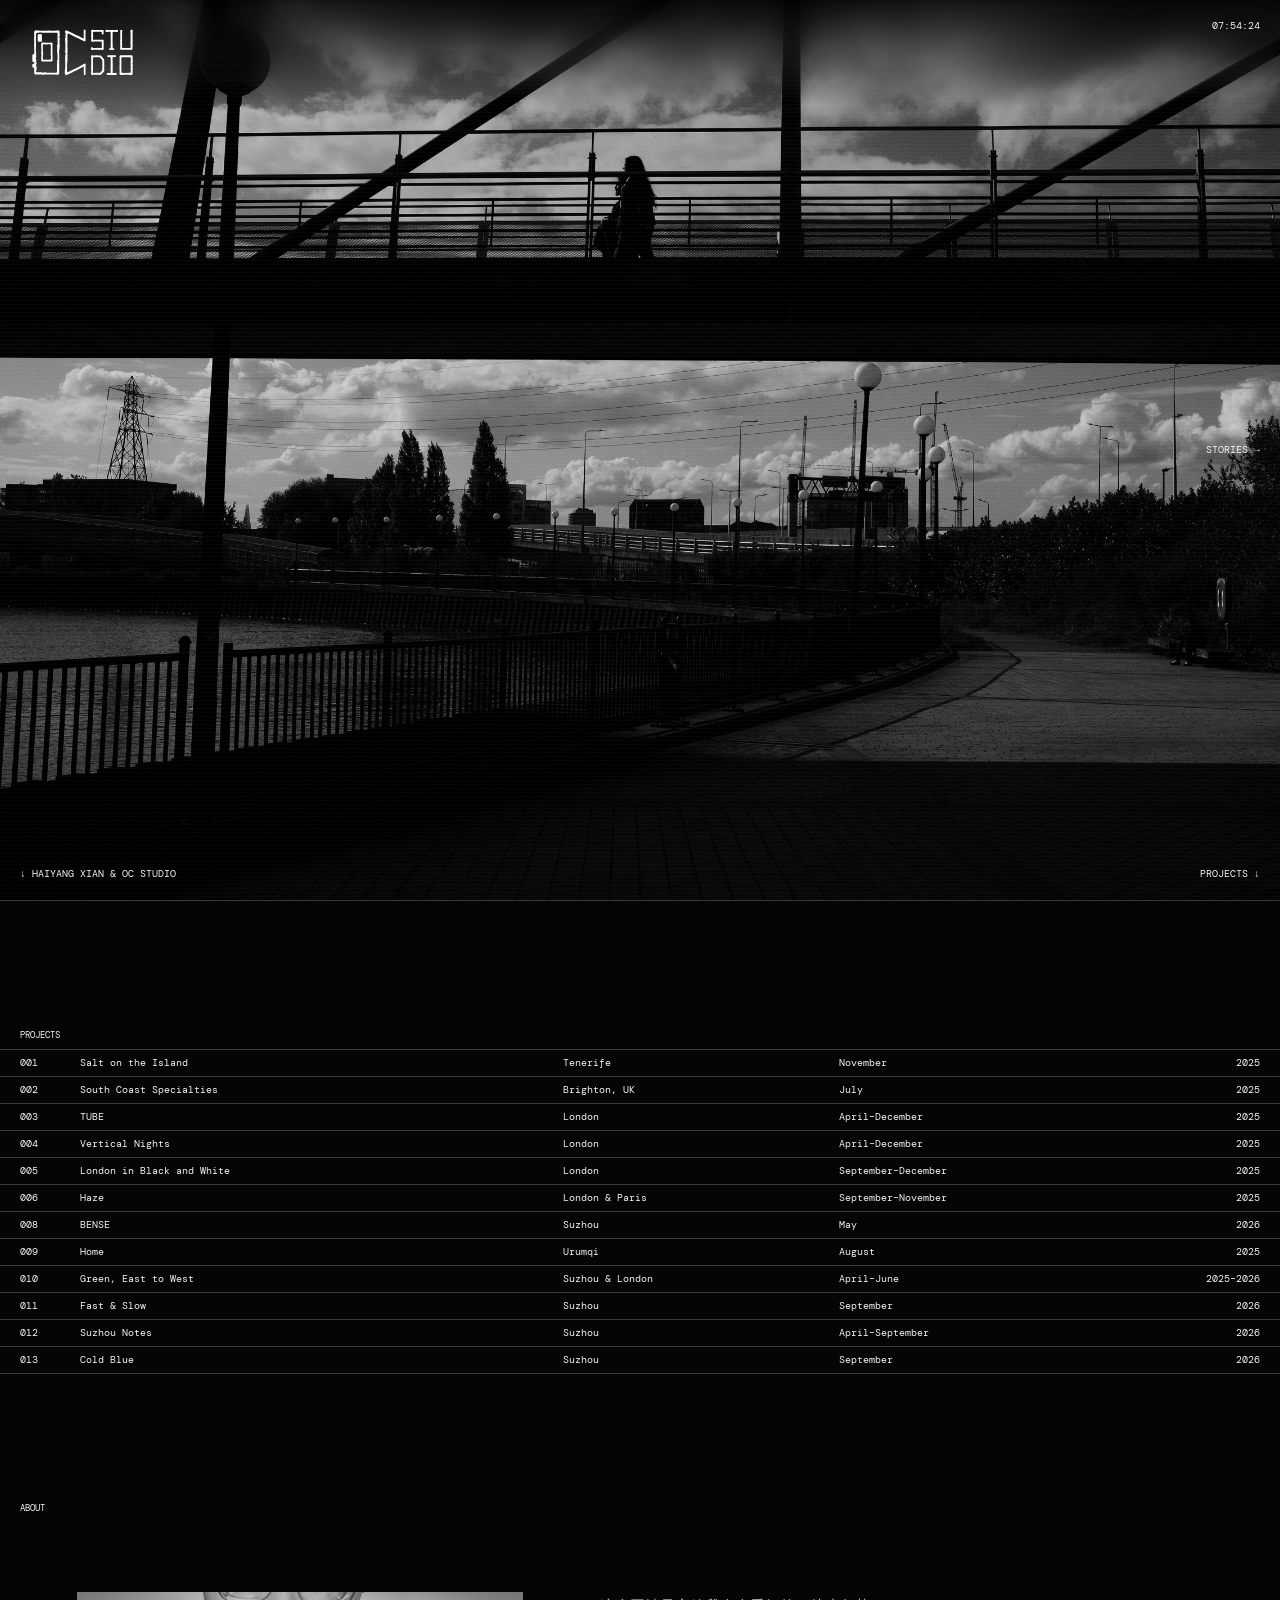
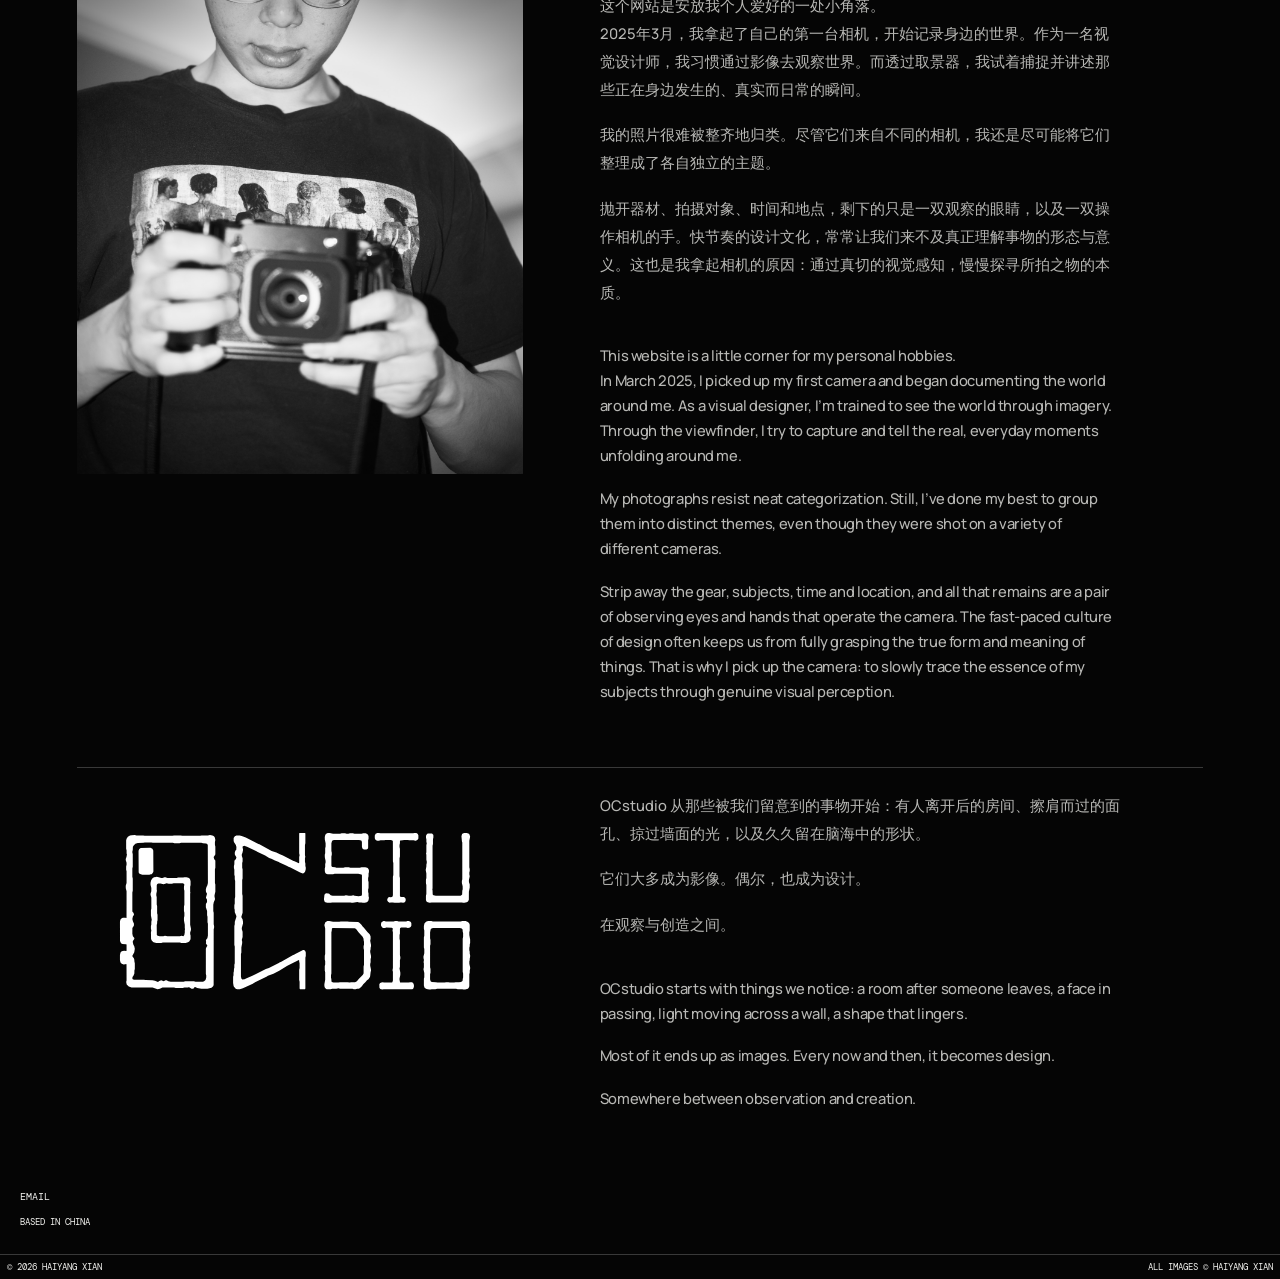
==== commit a6c91aaf: "Add bilingual story S002 and align About portrait" ====
--- a/index.html
+++ b/index.html
@@ -245,7 +245,7 @@
           <div class="archive-file archive-file-photo"><div class="archive-tab">S001</div><div class="archive-meta"><span>STORY ARCHIVE</span><span>JAPAN / 2025</span></div><div class="archive-body"><span class="archive-number">001</span><h3 lang="zh-CN">摄影，结束的开始</h3><p lang="en">Photography, the Beginning of an End</p></div><div class="archive-foot">OC STUDIO / STORIES</div></div>
         </article>
         <article class="archive-slide" aria-label="Story S002">
-          <div class="archive-file"><div class="archive-tab">S002</div><div class="archive-meta"><span>STORY ARCHIVE</span></div><div class="archive-body"><span class="archive-number">002</span></div><div class="archive-foot">OC STUDIO / STORIES</div></div>
+          <div class="archive-file archive-file-photo archive-file-story-002"><div class="archive-tab">S002</div><div class="archive-meta"><span>STORY ARCHIVE</span><span>CHINA / UK</span></div><div class="archive-body"><span class="archive-number">002</span><h3 lang="zh-CN">在中国拍照没有在英国拍照出片？</h3><p lang="en">Is It Easier to Take Great Photos in the UK than in China?</p></div><div class="archive-foot">OC STUDIO / STORIES</div></div>
         </article>
       </div>
       <div class="archive-navigation"><span class="archive-counter" aria-live="polite" aria-atomic="true">001 / 002</span><div class="archive-controls"><button class="archive-prev" type="button" aria-label="Previous archive" disabled>↑</button><button class="archive-next" type="button" aria-label="Next archive">↓</button></div></div>
@@ -261,6 +261,35 @@
         </div>
       </section>
     </section>
+    <template id="story-002-content">
+      <header class="reader-intro"><p class="reader-number">S002</p><h2 id="reader-title" lang="zh-CN">在中国拍照没有在英国拍照出片？</h2><p class="story-english-title" lang="en">Is It Easier to Take Great Photos in the UK than in China?</p><p>HAIYANG XIAN · CHINA / UK</p><span>SCROLL TO READ ↓</span></header>
+      <div class="story-prose">
+        <p lang="zh-CN">最近总想起身边朋友们的一些见解和想法：“出国拍肯定更出片啊！”“这么好的胶卷（富士反转胶卷）留到国外啊！”“国内就拍不出那种感觉吧？”挺好玩的，到底为啥会有这种感受，因为当我自己回看我的过往作品，国内外展现出来的照片视觉感受，确实是大相径庭。</p>
+        <p lang="en">Lately, I keep thinking about things my friends have said: “You’re bound to get better shots abroad!” “Save film that good—Fujifilm slide film—for when you’re overseas!” “You just can’t get that same feeling in China, can you?” It’s an interesting thought. Why do we feel this way? Looking back at my own work, photographs taken in China and those taken abroad really do have very different visual qualities.</p>
+      </div>
+      <figure class="story-photo"><img src="assets/stories/story-002/DSCF0044.JPG" alt="阳光下的街头壁画与行人 / A sunlit street mural and passers-by" loading="lazy" /><figcaption>01 / 06</figcaption></figure>
+      <figure class="story-photo"><img src="assets/stories/story-002/DSCF1368.jpg" alt="暮色中灯光亮起的苏州街巷 / An illuminated Suzhou lane at dusk" loading="lazy" /><figcaption>02 / 06</figcaption></figure>
+      <div class="story-prose">
+        <p lang="zh-CN">伦敦地理位置影响着城市内的光照，简单说正午阳光（如果有幸遇到晴天）不会出现垂直高对比的视觉感受，相对的黄金时刻也会更长，柔和光线碰上新老建筑交融的独特景象在一定程度上增加了新鲜感。</p>
+        <p lang="en">London’s geographical location shapes the light in the city. Put simply, the midday sun—if you’re lucky enough to get a clear day—doesn’t have that directly overhead, high-contrast feel, and the golden hour lasts relatively longer. Soft light, together with the distinctive mix of old and new architecture, adds a certain sense of novelty.</p>
+      </div>
+      <div class="story-prose">
+        <p lang="zh-CN">其实说到这里，大家的主观心理影响也十分重要，身处异国他乡的你，新鲜的视觉感会拉高你对画面的感知，曾经脑海中的影视、音乐等各种媒介会被调动，来增强你当下的视觉感受。</p>
+        <p lang="en">Our own state of mind matters just as much. In an unfamiliar country, the novelty of what you see heightens your response to a scene. Films, music and other media already stored in your memory come into play, intensifying the visual experience of that moment.</p>
+      </div>
+      <figure class="story-photo"><img src="assets/stories/story-002/DSCF2013.JPG" alt="城市天际线前在浅水中玩耍的人们 / People wading in shallow water before a city skyline" loading="lazy" /><figcaption>03 / 06</figcaption></figure>
+      <figure class="story-photo"><img src="assets/stories/story-002/DSCF2184.jpg" alt="砖房前走过的行人 / A passer-by outside a brick house" loading="lazy" /><figcaption>04 / 06</figcaption></figure>
+      <div class="story-prose">
+        <p lang="zh-CN">可能对于第一次来到中国的人来说，车水马龙的城市景观配合独特的中式建筑一样是新奇的体验。这让我想起来在英国生活了三年多后回到苏州拿起相机的时候，又重新感受到属于苏州独特的江南风景的魅力，虽然这种感觉似乎又在慢慢消失了，但重要的是，不管什么地点什么主观感受，强大的视觉冲击和照片的叙事感是不会因为大陆板块和天气好坏而改变的。</p>
+        <p lang="en">Perhaps, for someone visiting China for the first time, its bustling cityscapes and distinctive Chinese architecture feel just as unfamiliar and exciting. It reminds me of picking up my camera in Suzhou after more than three years living in the UK, and rediscovering the charm of its Jiangnan scenery. That feeling seems to be slowly fading again. But what matters is that, whatever the place or our personal response to it, a photograph’s visual impact and sense of narrative don’t depend on which continent we’re on, or whether the weather is good.</p>
+      </div>
+      <figure class="story-photo"><img src="assets/stories/story-002/DSCF0664.jpg" alt="彩色悬挂装饰下的夜间街巷 / A night-time lane beneath colourful hanging decorations" loading="lazy" /><figcaption>05 / 06</figcaption></figure>
+      <figure class="story-photo"><img src="assets/stories/story-002/DSCF1320.jpg" alt="透过窗框看向庭院中的人物 / A figure in a courtyard seen through a window" loading="lazy" /><figcaption>06 / 06</figcaption></figure>
+      <div class="story-prose">
+        <p lang="zh-CN">但是对于每一个摄影师来说，走遍不同的国家体验不同的风土人情并记录下来，绝对是顶级的浪漫了吧？</p>
+        <p lang="en">Still, for any photographer, travelling through different countries, experiencing their people and ways of life, and documenting it all—surely that is romance at its finest?</p>
+      </div>
+    </template>
     <template id="story-001-content">
       <header class="reader-intro"><p class="reader-number">S001</p><h2 id="reader-title" lang="zh-CN">摄影，结束的开始</h2><p class="story-english-title" lang="en">Photography, the Beginning of an End</p><p>HAIYANG XIAN · JAPAN · 2025</p><span>SCROLL TO READ ↓</span></header>
       <div class="story-prose">
--- a/styles.css
+++ b/styles.css
@@ -65,6 +65,7 @@
 .archive-file-photo { isolation:isolate; }
 .archive-file-photo::before { content:""; position:absolute; inset:0; z-index:-2; background:url('assets/stories/story-001/s67%202025-03-29%20173701.073.JPG') center 40% / cover no-repeat; filter:grayscale(1); transition:filter 650ms ease; }
 .archive-file-photo::after { content:""; position:absolute; inset:0; z-index:-1; background:linear-gradient(180deg,rgba(0,0,0,.5),rgba(0,0,0,.3) 40%,rgba(0,0,0,.75)); pointer-events:none; }
+.archive-file-story-002::before { background-image:url('assets/stories/story-002/DSCF0044.JPG'); }
 .archive-file-photo:focus-within::before { filter:grayscale(0); }
 @media (hover:hover) { .archive-file-photo:hover::before { filter:grayscale(0); } }
 .archive-file-photo .archive-body p { color:#e0e0dd; }
@@ -120,6 +121,10 @@
 }
 #about .about-portrait { grid-column:1; grid-row:1; align-self:center; margin:0; max-width:none; }
 #about .about-portrait img { max-height:60svh; object-fit:contain; }
+@media (min-width:701px) {
+  #about .about-portrait { align-self:start; }
+  #about .about-portrait img { object-position:center top; }
+}
 #about .about-bio { grid-column:2; }
 #about .about-bio p, #about .about-brand p { font-size:clamp(14px,1.15vw,17px); color:#b8b8b5; line-height:1.5; letter-spacing:-.025em; }
 #about .about-brand { grid-column:1 / -1; display:grid; grid-template-columns:minmax(0,.85fr) minmax(0,1.15fr); column-gap:clamp(40px,6vw,96px); margin-top:clamp(48px,7svh,88px); padding-top:24px; border-top:1px solid var(--hair); }
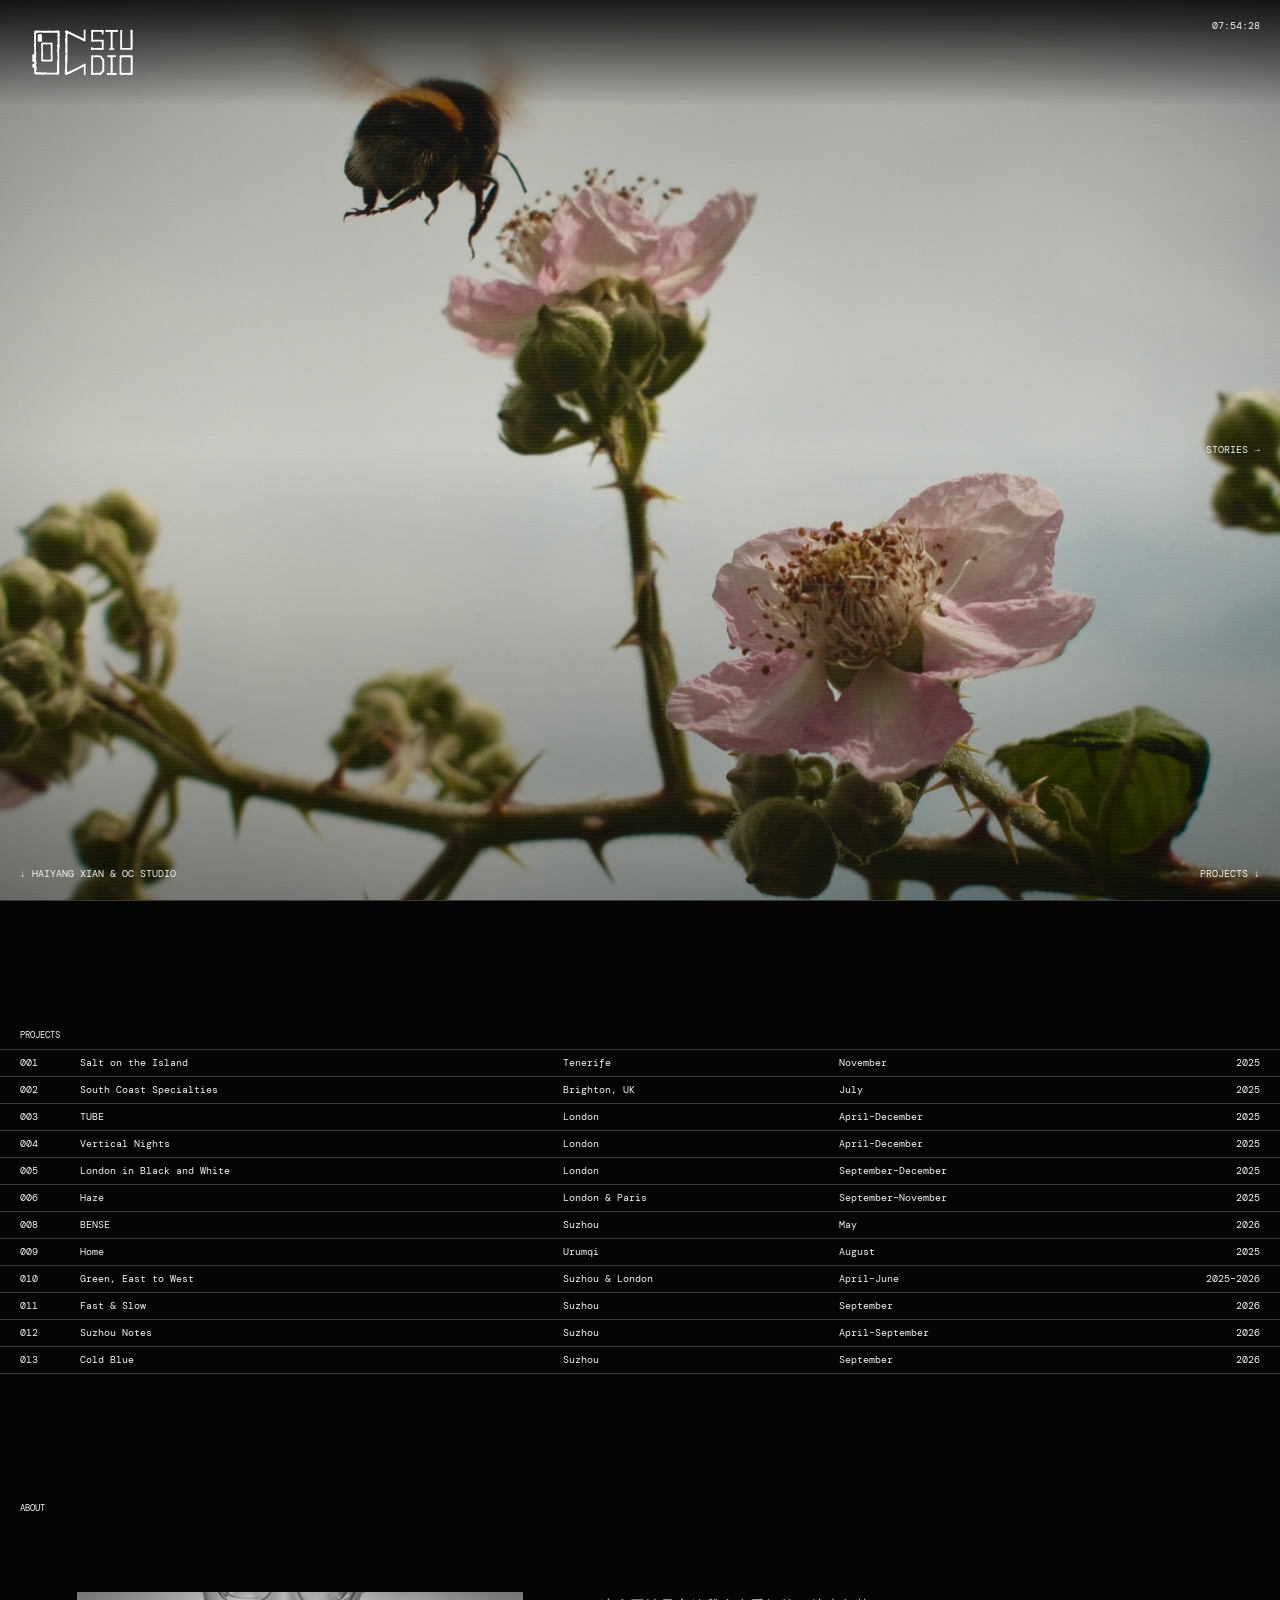
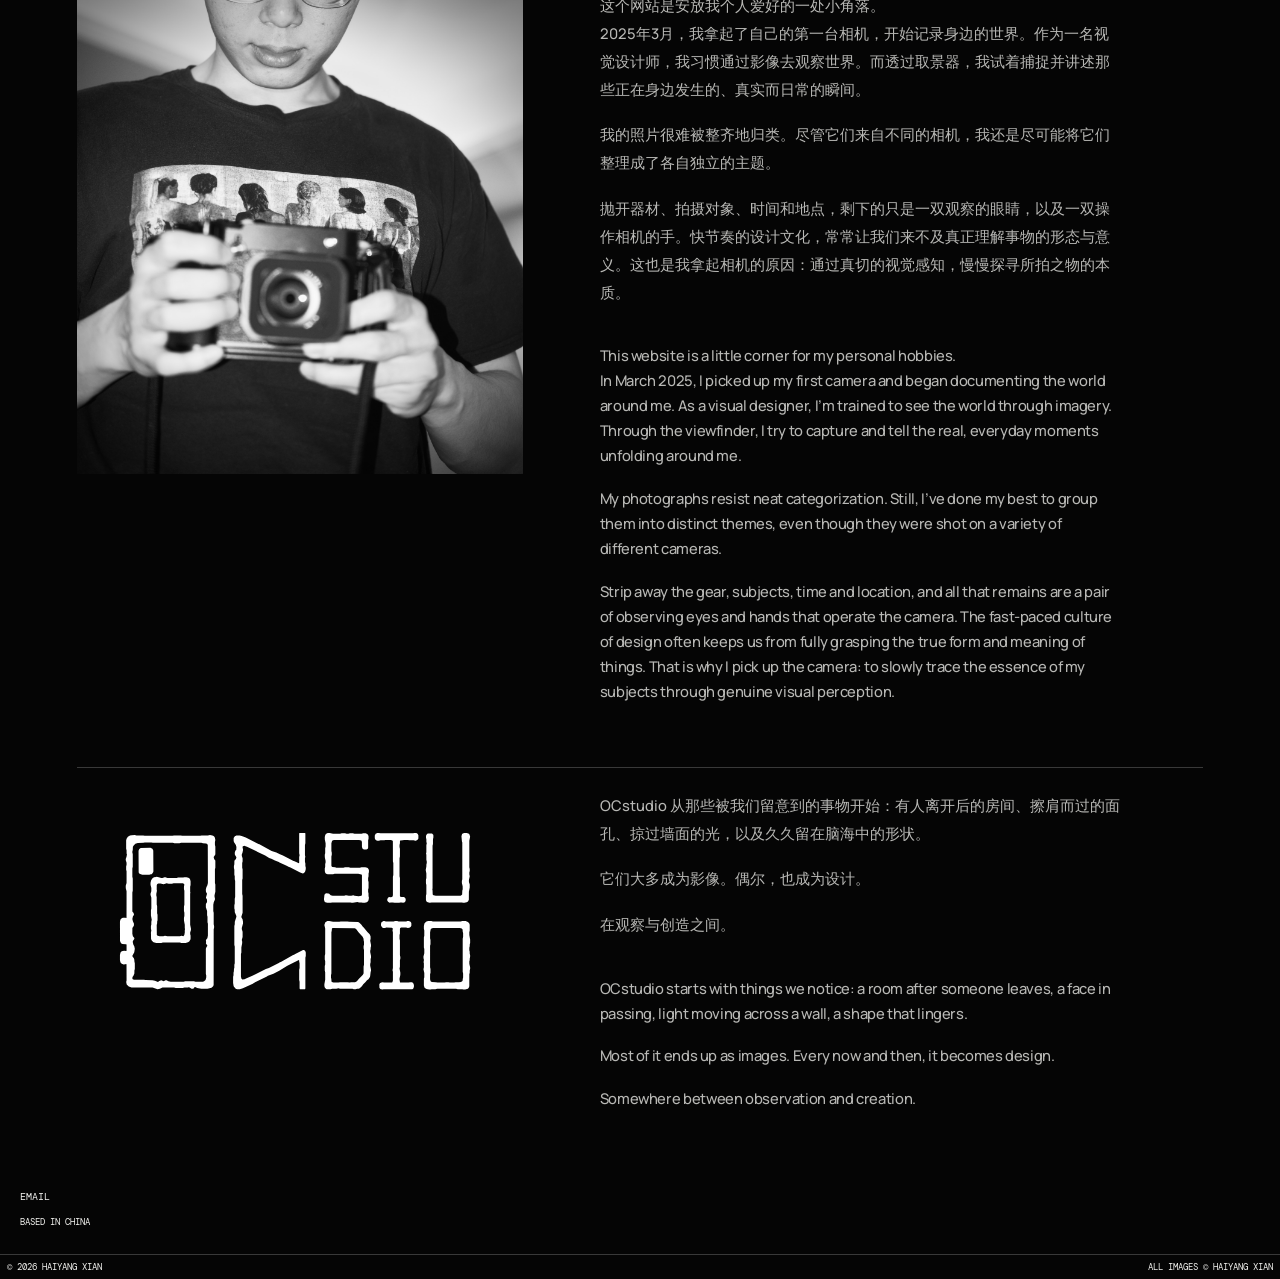
==== commit 62e7eed8: "Optimize photo loading and responsive layout" ====
--- a/index.html
+++ b/index.html
@@ -5,6 +5,12 @@
     <meta name="viewport" content="width=device-width, initial-scale=1.0" />
     <meta name="description" content="摄影作品集原型" />
     <title>Haiyang Xian — Photography</title>
+    <script>
+      // Start each visit at the landing page, before old anchors can be restored.
+      if ("scrollRestoration" in history) history.scrollRestoration = "manual";
+      history.replaceState(null, "", location.pathname + location.search + "#home");
+      window.scrollTo({ top: 0, left: 0, behavior: "instant" });
+    </script>
     <link rel="stylesheet" href="styles.css" />
   </head>
   <body>
@@ -69,14 +75,14 @@
         <div class="project-content">
           <section class="project-intro"><h2>Salt<br />on the Island</h2><div><p>NOVEMBER 2025</p><p>TENERIFE, SPAIN</p></div></section>
           <div class="project-images">
-            <figure class="portrait"><img src="assets/projects/salt-on-the-island/DSCF0566.jpg" alt="Salt on the Island, photograph 1" /><figcaption>01 / 08</figcaption></figure>
-            <figure class="wide"><img src="assets/projects/salt-on-the-island/DSCF0439.jpg" alt="Salt on the Island, photograph 2" /><figcaption>02 / 08</figcaption></figure>
-            <figure class="landscape"><img src="assets/projects/salt-on-the-island/DSCF0559.jpg" alt="Salt on the Island, photograph 3" /><figcaption>03 / 08</figcaption></figure>
-            <figure class="portrait offset"><img src="assets/projects/salt-on-the-island/DSCF0503.jpg" alt="Salt on the Island, photograph 4" /><figcaption>04 / 08</figcaption></figure>
-            <figure class="portrait"><img src="assets/projects/salt-on-the-island/DSCF0443.jpg" alt="Salt on the Island, photograph 5" /><figcaption>05 / 08</figcaption></figure>
-            <figure class="wide"><img src="assets/projects/salt-on-the-island/DSCF0520.jpg" alt="Salt on the Island, photograph 6" /><figcaption>06 / 08</figcaption></figure>
-            <figure class="landscape"><img src="assets/projects/salt-on-the-island/DSCF0546.jpg" alt="Salt on the Island, photograph 7" /><figcaption>07 / 08</figcaption></figure>
-            <figure class="wide final"><img src="assets/projects/salt-on-the-island/DSCF0431.jpg" alt="Salt on the Island, photograph 8" /><figcaption>08 / 08</figcaption></figure>
+            <figure class="portrait"><img data-src="assets/projects/salt-on-the-island/DSCF0566.jpg" data-srcset="assets/responsive/projects/salt-on-the-island/DSCF0566.jpg 800w, assets/projects/salt-on-the-island/DSCF0566.jpg 1733w" sizes="min(calc(100vw - 24px), calc(80svh * 0.6665384615384615), 1733px)" width="1733" height="2600" style="--photo-width:1733px;--photo-ratio:0.6665384615384615" loading="lazy" decoding="async" alt="Salt on the Island, photograph 1" /><figcaption>01 / 08</figcaption></figure>
+            <figure class="wide"><img data-src="assets/projects/salt-on-the-island/DSCF0439.jpg" data-srcset="assets/responsive/projects/salt-on-the-island/DSCF0439.jpg 800w, assets/projects/salt-on-the-island/DSCF0439.jpg 1733w" sizes="min(calc(100vw - 24px), calc(80svh * 0.6665384615384615), 1733px)" width="1733" height="2600" style="--photo-width:1733px;--photo-ratio:0.6665384615384615" loading="lazy" decoding="async" alt="Salt on the Island, photograph 2" /><figcaption>02 / 08</figcaption></figure>
+            <figure class="landscape"><img data-src="assets/projects/salt-on-the-island/DSCF0559.jpg" data-srcset="assets/responsive/projects/salt-on-the-island/DSCF0559.jpg 1200w, assets/projects/salt-on-the-island/DSCF0559.jpg 2600w" sizes="min(calc(100vw - 24px), calc(80svh * 1.5002885170225044), 2600px)" width="2600" height="1733" style="--photo-width:2600px;--photo-ratio:1.5002885170225044" loading="lazy" decoding="async" alt="Salt on the Island, photograph 3" /><figcaption>03 / 08</figcaption></figure>
+            <figure class="portrait offset"><img data-src="assets/projects/salt-on-the-island/DSCF0503.jpg" data-srcset="assets/responsive/projects/salt-on-the-island/DSCF0503.jpg 959w, assets/projects/salt-on-the-island/DSCF0503.jpg 2079w" sizes="min(calc(100vw - 24px), calc(80svh * 0.7996153846153846), 2079px)" width="2079" height="2600" style="--photo-width:2079px;--photo-ratio:0.7996153846153846" loading="lazy" decoding="async" alt="Salt on the Island, photograph 4" /><figcaption>04 / 08</figcaption></figure>
+            <figure class="portrait"><img data-src="assets/projects/salt-on-the-island/DSCF0443.jpg" data-srcset="assets/responsive/projects/salt-on-the-island/DSCF0443.jpg 800w, assets/projects/salt-on-the-island/DSCF0443.jpg 1733w" sizes="min(calc(100vw - 24px), calc(80svh * 0.6665384615384615), 1733px)" width="1733" height="2600" style="--photo-width:1733px;--photo-ratio:0.6665384615384615" loading="lazy" decoding="async" alt="Salt on the Island, photograph 5" /><figcaption>05 / 08</figcaption></figure>
+            <figure class="wide"><img data-src="assets/projects/salt-on-the-island/DSCF0520.jpg" data-srcset="assets/responsive/projects/salt-on-the-island/DSCF0520.jpg 1200w, assets/projects/salt-on-the-island/DSCF0520.jpg 2600w" sizes="min(calc(100vw - 24px), calc(80svh * 1.5002885170225044), 2600px)" width="2600" height="1733" style="--photo-width:2600px;--photo-ratio:1.5002885170225044" loading="lazy" decoding="async" alt="Salt on the Island, photograph 6" /><figcaption>06 / 08</figcaption></figure>
+            <figure class="landscape"><img data-src="assets/projects/salt-on-the-island/DSCF0546.jpg" data-srcset="assets/responsive/projects/salt-on-the-island/DSCF0546.jpg 1200w, assets/projects/salt-on-the-island/DSCF0546.jpg 2600w" sizes="min(calc(100vw - 24px), calc(80svh * 1.5002885170225044), 2600px)" width="2600" height="1733" style="--photo-width:2600px;--photo-ratio:1.5002885170225044" loading="lazy" decoding="async" alt="Salt on the Island, photograph 7" /><figcaption>07 / 08</figcaption></figure>
+            <figure class="wide final"><img data-src="assets/projects/salt-on-the-island/DSCF0431.jpg" data-srcset="assets/responsive/projects/salt-on-the-island/DSCF0431.jpg 1200w, assets/projects/salt-on-the-island/DSCF0431.jpg 2600w" sizes="min(calc(100vw - 24px), calc(80svh * 2.2336769759450172), 2600px)" width="2600" height="1164" style="--photo-width:2600px;--photo-ratio:2.2336769759450172" loading="lazy" decoding="async" alt="Salt on the Island, photograph 8" /><figcaption>08 / 08</figcaption></figure>
           </div>
         </div>
       </section>
@@ -84,14 +90,14 @@
         <div class="project-content">
           <section class="project-intro"><h2>South Coast Specialties</h2><div><p>JULY 2025</p><p>BRIGHTON, UK</p></div></section>
           <div class="project-images brighton-images">
-            <figure class="portrait"><img src="assets/projects/south-coast-specialties/DSCF2407.jpg" alt="South Coast Specialties, photograph 1" /><figcaption>01 / 08</figcaption></figure>
-            <figure class="landscape"><img src="assets/projects/south-coast-specialties/DSCF2422.jpg" alt="South Coast Specialties, photograph 2" /><figcaption>02 / 08</figcaption></figure>
-            <figure class="wide"><img src="assets/projects/south-coast-specialties/DSCF2423.JPG" alt="South Coast Specialties, photograph 3" /><figcaption>03 / 08</figcaption></figure>
-            <figure class="landscape"><img src="assets/projects/south-coast-specialties/DSCF2439.JPG" alt="South Coast Specialties, photograph 4" /><figcaption>04 / 08</figcaption></figure>
-            <figure class="wide"><img src="assets/projects/south-coast-specialties/DSCF2440.JPG" alt="South Coast Specialties, photograph 5" /><figcaption>05 / 08</figcaption></figure>
-            <figure class="landscape"><img src="assets/projects/south-coast-specialties/DSCF2472.jpg" alt="South Coast Specialties, photograph 6" /><figcaption>06 / 08</figcaption></figure>
-            <figure class="portrait"><img src="assets/projects/south-coast-specialties/DSCF2483.jpg" alt="South Coast Specialties, photograph 7" /><figcaption>07 / 08</figcaption></figure>
-            <figure class="wide final"><img src="assets/projects/south-coast-specialties/DSCF2484.jpg" alt="South Coast Specialties, photograph 8" /><figcaption>08 / 08</figcaption></figure>
+            <figure class="portrait"><img data-src="assets/projects/south-coast-specialties/DSCF2407.jpg" data-srcset="assets/responsive/projects/south-coast-specialties/DSCF2407.jpg 900w, assets/projects/south-coast-specialties/DSCF2407.jpg 1950w" sizes="min(calc(100vw - 24px), calc(80svh * 0.75), 1950px)" width="1950" height="2600" style="--photo-width:1950px;--photo-ratio:0.75" loading="lazy" decoding="async" alt="South Coast Specialties, photograph 1" /><figcaption>01 / 08</figcaption></figure>
+            <figure class="landscape"><img data-src="assets/projects/south-coast-specialties/DSCF2422.jpg" data-srcset="assets/responsive/projects/south-coast-specialties/DSCF2422.jpg 1200w, assets/projects/south-coast-specialties/DSCF2422.jpg 2600w" sizes="min(calc(100vw - 24px), calc(80svh * 1.3333333333333333), 2600px)" width="2600" height="1950" style="--photo-width:2600px;--photo-ratio:1.3333333333333333" loading="lazy" decoding="async" alt="South Coast Specialties, photograph 2" /><figcaption>02 / 08</figcaption></figure>
+            <figure class="wide"><img data-src="assets/projects/south-coast-specialties/DSCF2423.JPG" data-srcset="assets/responsive/projects/south-coast-specialties/DSCF2423.JPG 1200w, assets/projects/south-coast-specialties/DSCF2423.JPG 2600w" sizes="min(calc(100vw - 24px), calc(80svh * 1.3333333333333333), 2600px)" width="2600" height="1950" style="--photo-width:2600px;--photo-ratio:1.3333333333333333" loading="lazy" decoding="async" alt="South Coast Specialties, photograph 3" /><figcaption>03 / 08</figcaption></figure>
+            <figure class="landscape"><img data-src="assets/projects/south-coast-specialties/DSCF2439.JPG" data-srcset="assets/responsive/projects/south-coast-specialties/DSCF2439.JPG 1200w, assets/projects/south-coast-specialties/DSCF2439.JPG 2600w" sizes="min(calc(100vw - 24px), calc(80svh * 1.5002885170225044), 2600px)" width="2600" height="1733" style="--photo-width:2600px;--photo-ratio:1.5002885170225044" loading="lazy" decoding="async" alt="South Coast Specialties, photograph 4" /><figcaption>04 / 08</figcaption></figure>
+            <figure class="wide"><img data-src="assets/projects/south-coast-specialties/DSCF2440.JPG" data-srcset="assets/responsive/projects/south-coast-specialties/DSCF2440.JPG 1200w, assets/projects/south-coast-specialties/DSCF2440.JPG 2600w" sizes="min(calc(100vw - 24px), calc(80svh * 1.5002885170225044), 2600px)" width="2600" height="1733" style="--photo-width:2600px;--photo-ratio:1.5002885170225044" loading="lazy" decoding="async" alt="South Coast Specialties, photograph 5" /><figcaption>05 / 08</figcaption></figure>
+            <figure class="landscape"><img data-src="assets/projects/south-coast-specialties/DSCF2472.jpg" data-srcset="assets/responsive/projects/south-coast-specialties/DSCF2472.jpg 1200w, assets/projects/south-coast-specialties/DSCF2472.jpg 2600w" sizes="min(calc(100vw - 24px), calc(80svh * 1.5002885170225044), 2600px)" width="2600" height="1733" style="--photo-width:2600px;--photo-ratio:1.5002885170225044" loading="lazy" decoding="async" alt="South Coast Specialties, photograph 6" /><figcaption>06 / 08</figcaption></figure>
+            <figure class="portrait"><img data-src="assets/projects/south-coast-specialties/DSCF2483.jpg" data-srcset="assets/responsive/projects/south-coast-specialties/DSCF2483.jpg 1200w, assets/projects/south-coast-specialties/DSCF2483.jpg 2600w" sizes="min(calc(100vw - 24px), calc(80svh * 1), 2600px)" width="2600" height="2600" style="--photo-width:2600px;--photo-ratio:1" loading="lazy" decoding="async" alt="South Coast Specialties, photograph 7" /><figcaption>07 / 08</figcaption></figure>
+            <figure class="wide final"><img data-src="assets/projects/south-coast-specialties/DSCF2484.jpg" data-srcset="assets/responsive/projects/south-coast-specialties/DSCF2484.jpg 1200w, assets/projects/south-coast-specialties/DSCF2484.jpg 2600w" sizes="min(calc(100vw - 24px), calc(80svh * 1.5002885170225044), 2600px)" width="2600" height="1733" style="--photo-width:2600px;--photo-ratio:1.5002885170225044" loading="lazy" decoding="async" alt="South Coast Specialties, photograph 8" /><figcaption>08 / 08</figcaption></figure>
           </div>
         </div>
       </section>
@@ -99,16 +105,16 @@
         <div class="project-content">
           <section class="project-intro"><h2>TUBE</h2><div><p>APRIL–DECEMBER 2025</p><p>LONDON, UK</p></div></section>
           <div class="project-images">
-            <figure><img src="assets/projects/tube/DSCF0074.JPG" alt="TUBE, photograph 1" /><figcaption>01 / 10</figcaption></figure>
-            <figure><img src="assets/projects/tube/DSCF0076.jpg" alt="TUBE, photograph 2" /><figcaption>02 / 10</figcaption></figure>
-            <figure><img src="assets/projects/tube/DSCF0200.jpg" alt="TUBE, photograph 3" /><figcaption>03 / 10</figcaption></figure>
-            <figure><img src="assets/projects/tube/DSCF0201.jpg" alt="TUBE, photograph 4" /><figcaption>04 / 10</figcaption></figure>
-            <figure><img src="assets/projects/tube/1761305568000_R0000233.jpg" alt="TUBE, photograph 5" /><figcaption>05 / 10</figcaption></figure>
-            <figure><img src="assets/projects/tube/grdr%202025-10-26%20185446.399.jpg" alt="TUBE, photograph 6" /><figcaption>06 / 10</figcaption></figure>
-            <figure><img src="assets/projects/tube/DSCF3398.jpg" alt="TUBE, photograph 7" /><figcaption>07 / 10</figcaption></figure>
-            <figure><img src="assets/projects/tube/DSCF3400.jpg" alt="TUBE, photograph 8" /><figcaption>08 / 10</figcaption></figure>
-            <figure><img src="assets/projects/tube/DSCF3415.JPG" alt="TUBE, photograph 9" /><figcaption>09 / 10</figcaption></figure>
-            <figure><img src="assets/projects/tube/DSCF3418.jpg" alt="TUBE, photograph 10" /><figcaption>10 / 10</figcaption></figure>
+            <figure><img data-src="assets/projects/tube/DSCF0074.JPG" data-srcset="assets/responsive/projects/tube/DSCF0074.JPG 1200w, assets/projects/tube/DSCF0074.JPG 2600w" sizes="min(calc(100vw - 24px), calc(80svh * 1.5002885170225044), 2600px)" width="2600" height="1733" style="--photo-width:2600px;--photo-ratio:1.5002885170225044" loading="lazy" decoding="async" alt="TUBE, photograph 1" /><figcaption>01 / 10</figcaption></figure>
+            <figure><img data-src="assets/projects/tube/DSCF0076.jpg" data-srcset="assets/responsive/projects/tube/DSCF0076.jpg 1200w, assets/projects/tube/DSCF0076.jpg 2600w" sizes="min(calc(100vw - 24px), calc(80svh * 1), 2600px)" width="2600" height="2600" style="--photo-width:2600px;--photo-ratio:1" loading="lazy" decoding="async" alt="TUBE, photograph 2" /><figcaption>02 / 10</figcaption></figure>
+            <figure><img data-src="assets/projects/tube/DSCF0200.jpg" data-srcset="assets/responsive/projects/tube/DSCF0200.jpg 1200w, assets/projects/tube/DSCF0200.jpg 2600w" sizes="min(calc(100vw - 24px), calc(80svh * 1.5002885170225044), 2600px)" width="2600" height="1733" style="--photo-width:2600px;--photo-ratio:1.5002885170225044" loading="lazy" decoding="async" alt="TUBE, photograph 3" /><figcaption>03 / 10</figcaption></figure>
+            <figure><img data-src="assets/projects/tube/DSCF0201.jpg" data-srcset="assets/responsive/projects/tube/DSCF0201.jpg 800w, assets/projects/tube/DSCF0201.jpg 1733w" sizes="min(calc(100vw - 24px), calc(80svh * 0.6665384615384615), 1733px)" width="1733" height="2600" style="--photo-width:1733px;--photo-ratio:0.6665384615384615" loading="lazy" decoding="async" alt="TUBE, photograph 4" /><figcaption>04 / 10</figcaption></figure>
+            <figure><img data-src="assets/projects/tube/1761305568000_R0000233.jpg" data-srcset="assets/responsive/projects/tube/1761305568000_R0000233.jpg 800w, assets/projects/tube/1761305568000_R0000233.jpg 1733w" sizes="min(calc(100vw - 24px), calc(80svh * 0.6665384615384615), 1733px)" width="1733" height="2600" style="--photo-width:1733px;--photo-ratio:0.6665384615384615" loading="lazy" decoding="async" alt="TUBE, photograph 5" /><figcaption>05 / 10</figcaption></figure>
+            <figure><img data-src="assets/projects/tube/grdr%202025-10-26%20185446.399.jpg" data-srcset="assets/responsive/projects/tube/grdr%202025-10-26%20185446.399.jpg 1200w, assets/projects/tube/grdr%202025-10-26%20185446.399.jpg 2600w" sizes="min(calc(100vw - 24px), calc(80svh * 2.736842105263158), 2600px)" width="2600" height="950" style="--photo-width:2600px;--photo-ratio:2.736842105263158" loading="lazy" decoding="async" alt="TUBE, photograph 6" /><figcaption>06 / 10</figcaption></figure>
+            <figure><img data-src="assets/projects/tube/DSCF3398.jpg" data-srcset="assets/responsive/projects/tube/DSCF3398.jpg 1200w, assets/projects/tube/DSCF3398.jpg 2600w" sizes="min(calc(100vw - 24px), calc(80svh * 1.5002885170225044), 2600px)" width="2600" height="1733" style="--photo-width:2600px;--photo-ratio:1.5002885170225044" loading="lazy" decoding="async" alt="TUBE, photograph 7" /><figcaption>07 / 10</figcaption></figure>
+            <figure><img data-src="assets/projects/tube/DSCF3400.jpg" data-srcset="assets/responsive/projects/tube/DSCF3400.jpg 1200w, assets/projects/tube/DSCF3400.jpg 2600w" sizes="min(calc(100vw - 24px), calc(80svh * 1.5002885170225044), 2600px)" width="2600" height="1733" style="--photo-width:2600px;--photo-ratio:1.5002885170225044" loading="lazy" decoding="async" alt="TUBE, photograph 8" /><figcaption>08 / 10</figcaption></figure>
+            <figure><img data-src="assets/projects/tube/DSCF3415.JPG" data-srcset="assets/responsive/projects/tube/DSCF3415.JPG 1200w, assets/projects/tube/DSCF3415.JPG 2600w" sizes="min(calc(100vw - 24px), calc(80svh * 1.5002885170225044), 2600px)" width="2600" height="1733" style="--photo-width:2600px;--photo-ratio:1.5002885170225044" loading="lazy" decoding="async" alt="TUBE, photograph 9" /><figcaption>09 / 10</figcaption></figure>
+            <figure><img data-src="assets/projects/tube/DSCF3418.jpg" data-srcset="assets/responsive/projects/tube/DSCF3418.jpg 800w, assets/projects/tube/DSCF3418.jpg 1733w" sizes="min(calc(100vw - 24px), calc(80svh * 0.6665384615384615), 1733px)" width="1733" height="2600" style="--photo-width:1733px;--photo-ratio:0.6665384615384615" loading="lazy" decoding="async" alt="TUBE, photograph 10" /><figcaption>10 / 10</figcaption></figure>
           </div>
         </div>
       </section>
@@ -116,14 +122,14 @@
         <div class="project-content">
           <section class="project-intro"><h2>Vertical Nights</h2><div><p>APRIL–DECEMBER 2025</p><p>LONDON, UK</p></div></section>
           <div class="project-images">
-            <figure><img src="assets/projects/vertical-nights/DSCF0198.jpg" alt="Vertical Nights, photograph 1" /><figcaption>01 / 08</figcaption></figure>
-            <figure><img src="assets/projects/vertical-nights/DSCF0211.jpg" alt="Vertical Nights, photograph 2" /><figcaption>02 / 08</figcaption></figure>
-            <figure><img src="assets/projects/vertical-nights/DSCF0289.jpg" alt="Vertical Nights, photograph 3" /><figcaption>03 / 08</figcaption></figure>
-            <figure><img src="assets/projects/vertical-nights/DSCF0321.jpg" alt="Vertical Nights, photograph 4" /><figcaption>04 / 08</figcaption></figure>
-            <figure><img src="assets/projects/vertical-nights/DSCF3357.JPG" alt="Vertical Nights, photograph 5" /><figcaption>05 / 08</figcaption></figure>
-            <figure><img src="assets/projects/vertical-nights/DSCF3358.JPG" alt="Vertical Nights, photograph 6" /><figcaption>06 / 08</figcaption></figure>
-            <figure><img src="assets/projects/vertical-nights/DSCF3360.jpg" alt="Vertical Nights, photograph 7" /><figcaption>07 / 08</figcaption></figure>
-            <figure><img src="assets/projects/vertical-nights/DSCF3361.jpg" alt="Vertical Nights, photograph 8" /><figcaption>08 / 08</figcaption></figure>
+            <figure><img data-src="assets/projects/vertical-nights/DSCF0198.jpg" data-srcset="assets/responsive/projects/vertical-nights/DSCF0198.jpg 800w, assets/projects/vertical-nights/DSCF0198.jpg 1733w" sizes="min(calc(100vw - 24px), calc(80svh * 0.6665384615384615), 1733px)" width="1733" height="2600" style="--photo-width:1733px;--photo-ratio:0.6665384615384615" loading="lazy" decoding="async" alt="Vertical Nights, photograph 1" /><figcaption>01 / 08</figcaption></figure>
+            <figure><img data-src="assets/projects/vertical-nights/DSCF0211.jpg" data-srcset="assets/responsive/projects/vertical-nights/DSCF0211.jpg 800w, assets/projects/vertical-nights/DSCF0211.jpg 1733w" sizes="min(calc(100vw - 24px), calc(80svh * 0.6665384615384615), 1733px)" width="1733" height="2600" style="--photo-width:1733px;--photo-ratio:0.6665384615384615" loading="lazy" decoding="async" alt="Vertical Nights, photograph 2" /><figcaption>02 / 08</figcaption></figure>
+            <figure><img data-src="assets/projects/vertical-nights/DSCF0289.jpg" data-srcset="assets/responsive/projects/vertical-nights/DSCF0289.jpg 800w, assets/projects/vertical-nights/DSCF0289.jpg 1733w" sizes="min(calc(100vw - 24px), calc(80svh * 0.6665384615384615), 1733px)" width="1733" height="2600" style="--photo-width:1733px;--photo-ratio:0.6665384615384615" loading="lazy" decoding="async" alt="Vertical Nights, photograph 3" /><figcaption>03 / 08</figcaption></figure>
+            <figure><img data-src="assets/projects/vertical-nights/DSCF0321.jpg" data-srcset="assets/responsive/projects/vertical-nights/DSCF0321.jpg 800w, assets/projects/vertical-nights/DSCF0321.jpg 1733w" sizes="min(calc(100vw - 24px), calc(80svh * 0.6665384615384615), 1733px)" width="1733" height="2600" style="--photo-width:1733px;--photo-ratio:0.6665384615384615" loading="lazy" decoding="async" alt="Vertical Nights, photograph 4" /><figcaption>04 / 08</figcaption></figure>
+            <figure><img data-src="assets/projects/vertical-nights/DSCF3357.JPG" data-srcset="assets/responsive/projects/vertical-nights/DSCF3357.JPG 1200w, assets/projects/vertical-nights/DSCF3357.JPG 2600w" sizes="min(calc(100vw - 24px), calc(80svh * 1.5002885170225044), 2600px)" width="2600" height="1733" style="--photo-width:2600px;--photo-ratio:1.5002885170225044" loading="lazy" decoding="async" alt="Vertical Nights, photograph 5" /><figcaption>05 / 08</figcaption></figure>
+            <figure><img data-src="assets/projects/vertical-nights/DSCF3358.JPG" data-srcset="assets/responsive/projects/vertical-nights/DSCF3358.JPG 1200w, assets/projects/vertical-nights/DSCF3358.JPG 2600w" sizes="min(calc(100vw - 24px), calc(80svh * 1.5002885170225044), 2600px)" width="2600" height="1733" style="--photo-width:2600px;--photo-ratio:1.5002885170225044" loading="lazy" decoding="async" alt="Vertical Nights, photograph 6" /><figcaption>06 / 08</figcaption></figure>
+            <figure><img data-src="assets/projects/vertical-nights/DSCF3360.jpg" data-srcset="assets/responsive/projects/vertical-nights/DSCF3360.jpg 800w, assets/projects/vertical-nights/DSCF3360.jpg 1733w" sizes="min(calc(100vw - 24px), calc(80svh * 0.6665384615384615), 1733px)" width="1733" height="2600" style="--photo-width:1733px;--photo-ratio:0.6665384615384615" loading="lazy" decoding="async" alt="Vertical Nights, photograph 7" /><figcaption>07 / 08</figcaption></figure>
+            <figure><img data-src="assets/projects/vertical-nights/DSCF3361.jpg" data-srcset="assets/responsive/projects/vertical-nights/DSCF3361.jpg 800w, assets/projects/vertical-nights/DSCF3361.jpg 1733w" sizes="min(calc(100vw - 24px), calc(80svh * 0.6665384615384615), 1733px)" width="1733" height="2600" style="--photo-width:1733px;--photo-ratio:0.6665384615384615" loading="lazy" decoding="async" alt="Vertical Nights, photograph 8" /><figcaption>08 / 08</figcaption></figure>
           </div>
         </div>
       </section>
@@ -131,11 +137,11 @@
         <div class="project-content">
           <section class="project-intro"><h2>London in Black and White</h2><div><p>SEPTEMBER–DECEMBER 2025</p><p>LONDON, UK</p></div></section>
           <div class="project-images">
-            <figure><img src="assets/projects/london-in-black-and-white/DSCF0082.jpg" alt="London in Black and White, photograph 1" /><figcaption>01 / 05</figcaption></figure>
-            <figure><img src="assets/projects/london-in-black-and-white/DSCF3308.jpg" alt="London in Black and White, photograph 2" /><figcaption>02 / 05</figcaption></figure>
-            <figure><img src="assets/projects/london-in-black-and-white/DSCF3345.jpg" alt="London in Black and White, photograph 3" /><figcaption>03 / 05</figcaption></figure>
-            <figure><img src="assets/projects/london-in-black-and-white/DSCF3350.jpg" alt="London in Black and White, photograph 4" /><figcaption>04 / 05</figcaption></figure>
-            <figure><img src="assets/projects/london-in-black-and-white/DSCF3354.jpg" alt="London in Black and White, photograph 5" /><figcaption>05 / 05</figcaption></figure>
+            <figure><img data-src="assets/projects/london-in-black-and-white/DSCF0082.jpg" data-srcset="assets/responsive/projects/london-in-black-and-white/DSCF0082.jpg 800w, assets/projects/london-in-black-and-white/DSCF0082.jpg 1733w" sizes="min(calc(100vw - 24px), calc(80svh * 0.6665384615384615), 1733px)" width="1733" height="2600" style="--photo-width:1733px;--photo-ratio:0.6665384615384615" loading="lazy" decoding="async" alt="London in Black and White, photograph 1" /><figcaption>01 / 05</figcaption></figure>
+            <figure><img data-src="assets/projects/london-in-black-and-white/DSCF3308.jpg" data-srcset="assets/responsive/projects/london-in-black-and-white/DSCF3308.jpg 1200w, assets/projects/london-in-black-and-white/DSCF3308.jpg 2600w" sizes="min(calc(100vw - 24px), calc(80svh * 1.5002885170225044), 2600px)" width="2600" height="1733" style="--photo-width:2600px;--photo-ratio:1.5002885170225044" loading="lazy" decoding="async" alt="London in Black and White, photograph 2" /><figcaption>02 / 05</figcaption></figure>
+            <figure><img data-src="assets/projects/london-in-black-and-white/DSCF3345.jpg" data-srcset="assets/responsive/projects/london-in-black-and-white/DSCF3345.jpg 1200w, assets/projects/london-in-black-and-white/DSCF3345.jpg 2600w" sizes="min(calc(100vw - 24px), calc(80svh * 2.2827041264266903), 2600px)" width="2600" height="1139" style="--photo-width:2600px;--photo-ratio:2.2827041264266903" loading="lazy" decoding="async" alt="London in Black and White, photograph 3" /><figcaption>03 / 05</figcaption></figure>
+            <figure><img data-src="assets/projects/london-in-black-and-white/DSCF3350.jpg" data-srcset="assets/responsive/projects/london-in-black-and-white/DSCF3350.jpg 1200w, assets/projects/london-in-black-and-white/DSCF3350.jpg 2600w" sizes="min(calc(100vw - 24px), calc(80svh * 1.5002885170225044), 2600px)" width="2600" height="1733" style="--photo-width:2600px;--photo-ratio:1.5002885170225044" loading="lazy" decoding="async" alt="London in Black and White, photograph 4" /><figcaption>04 / 05</figcaption></figure>
+            <figure><img data-src="assets/projects/london-in-black-and-white/DSCF3354.jpg" data-srcset="assets/responsive/projects/london-in-black-and-white/DSCF3354.jpg 1200w, assets/projects/london-in-black-and-white/DSCF3354.jpg 2600w" sizes="min(calc(100vw - 24px), calc(80svh * 1.5002885170225044), 2600px)" width="2600" height="1733" style="--photo-width:2600px;--photo-ratio:1.5002885170225044" loading="lazy" decoding="async" alt="London in Black and White, photograph 5" /><figcaption>05 / 05</figcaption></figure>
           </div>
         </div>
       </section>
@@ -143,11 +149,11 @@
         <div class="project-content">
           <section class="project-intro"><h2>Haze</h2><div><p>SEPTEMBER–NOVEMBER 2025</p><p>LONDON &amp; PARIS</p></div></section>
           <div class="project-images">
-            <figure><img src="assets/projects/haze/DSCF0128.jpg" alt="Haze, photograph 1" /><figcaption>01 / 05</figcaption></figure>
-            <figure><img src="assets/projects/haze/1761306210000_R0000236.JPG" alt="Haze, photograph 2" /><figcaption>02 / 05</figcaption></figure>
-            <figure><img src="assets/projects/haze/1761313033000_R0000256.jpg" alt="Haze, photograph 3" /><figcaption>03 / 05</figcaption></figure>
-            <figure><img src="assets/projects/haze/1762614603000_R0000291.jpg" alt="Haze, photograph 4" /><figcaption>04 / 05</figcaption></figure>
-            <figure><img src="assets/projects/haze/dblack%202025-11-24%20114521.216.JPG" alt="Haze, photograph 5" /><figcaption>05 / 05</figcaption></figure>
+            <figure><img data-src="assets/projects/haze/DSCF0128.jpg" data-srcset="assets/responsive/projects/haze/DSCF0128.jpg 800w, assets/projects/haze/DSCF0128.jpg 1733w" sizes="min(calc(100vw - 24px), calc(80svh * 0.6665384615384615), 1733px)" width="1733" height="2600" style="--photo-width:1733px;--photo-ratio:0.6665384615384615" loading="lazy" decoding="async" alt="Haze, photograph 1" /><figcaption>01 / 05</figcaption></figure>
+            <figure><img data-src="assets/projects/haze/1761306210000_R0000236.JPG" data-srcset="assets/responsive/projects/haze/1761306210000_R0000236.JPG 1200w, assets/projects/haze/1761306210000_R0000236.JPG 2600w" sizes="min(calc(100vw - 24px), calc(80svh * 1.5002885170225044), 2600px)" width="2600" height="1733" style="--photo-width:2600px;--photo-ratio:1.5002885170225044" loading="lazy" decoding="async" alt="Haze, photograph 2" /><figcaption>02 / 05</figcaption></figure>
+            <figure><img data-src="assets/projects/haze/1761313033000_R0000256.jpg" data-srcset="assets/responsive/projects/haze/1761313033000_R0000256.jpg 800w, assets/projects/haze/1761313033000_R0000256.jpg 1733w" sizes="min(calc(100vw - 24px), calc(80svh * 0.6665384615384615), 1733px)" width="1733" height="2600" style="--photo-width:1733px;--photo-ratio:0.6665384615384615" loading="lazy" decoding="async" alt="Haze, photograph 3" /><figcaption>03 / 05</figcaption></figure>
+            <figure><img data-src="assets/projects/haze/1762614603000_R0000291.jpg" data-srcset="assets/responsive/projects/haze/1762614603000_R0000291.jpg 800w, assets/projects/haze/1762614603000_R0000291.jpg 1733w" sizes="min(calc(100vw - 24px), calc(80svh * 0.6665384615384615), 1733px)" width="1733" height="2600" style="--photo-width:1733px;--photo-ratio:0.6665384615384615" loading="lazy" decoding="async" alt="Haze, photograph 4" /><figcaption>04 / 05</figcaption></figure>
+            <figure><img data-src="assets/projects/haze/dblack%202025-11-24%20114521.216.JPG" data-srcset="assets/responsive/projects/haze/dblack%202025-11-24%20114521.216.JPG 899w, assets/projects/haze/dblack%202025-11-24%20114521.216.JPG 1949w" sizes="min(calc(100vw - 24px), calc(80svh * 0.7496153846153846), 1949px)" width="1949" height="2600" style="--photo-width:1949px;--photo-ratio:0.7496153846153846" loading="lazy" decoding="async" alt="Haze, photograph 5" /><figcaption>05 / 05</figcaption></figure>
           </div>
         </div>
       </section>
@@ -155,11 +161,11 @@
         <div class="project-content">
           <section class="project-intro"><h2>BENSE</h2><div><p>MAY 2026</p><p>SUZHOU, CHINA</p></div></section>
           <div class="project-images">
-            <figure><img src="assets/projects/bense/DSCF1152.jpg" alt="BENSE, photograph 1" /><figcaption>01 / 05</figcaption></figure>
-            <figure><img src="assets/projects/bense/DSCF1157.jpg" alt="BENSE, photograph 2" /><figcaption>02 / 05</figcaption></figure>
-            <figure><img src="assets/projects/bense/DSCF1161.jpg" alt="BENSE, photograph 3" /><figcaption>03 / 05</figcaption></figure>
-            <figure><img src="assets/projects/bense/DSCF1166.JPG" alt="BENSE, photograph 4" /><figcaption>04 / 05</figcaption></figure>
-            <figure><img src="assets/projects/bense/DSCF1172.JPG" alt="BENSE, photograph 5" /><figcaption>05 / 05</figcaption></figure>
+            <figure><img data-src="assets/projects/bense/DSCF1152.jpg" data-srcset="assets/responsive/projects/bense/DSCF1152.jpg 1200w, assets/projects/bense/DSCF1152.jpg 2600w" sizes="min(calc(100vw - 24px), calc(80svh * 2.3486901535682025), 2600px)" width="2600" height="1107" style="--photo-width:2600px;--photo-ratio:2.3486901535682025" loading="lazy" decoding="async" alt="BENSE, photograph 1" /><figcaption>01 / 05</figcaption></figure>
+            <figure><img data-src="assets/projects/bense/DSCF1157.jpg" data-srcset="assets/responsive/projects/bense/DSCF1157.jpg 674w, assets/projects/bense/DSCF1157.jpg 1462w" sizes="min(calc(100vw - 24px), calc(80svh * 0.5623076923076923), 1462px)" width="1462" height="2600" style="--photo-width:1462px;--photo-ratio:0.5623076923076923" loading="lazy" decoding="async" alt="BENSE, photograph 2" /><figcaption>02 / 05</figcaption></figure>
+            <figure><img data-src="assets/projects/bense/DSCF1161.jpg" data-srcset="assets/responsive/projects/bense/DSCF1161.jpg 1200w, assets/projects/bense/DSCF1161.jpg 2600w" sizes="min(calc(100vw - 24px), calc(80svh * 1.3340174448435096), 2600px)" width="2600" height="1949" style="--photo-width:2600px;--photo-ratio:1.3340174448435096" loading="lazy" decoding="async" alt="BENSE, photograph 3" /><figcaption>03 / 05</figcaption></figure>
+            <figure><img data-src="assets/projects/bense/DSCF1166.JPG" data-srcset="assets/responsive/projects/bense/DSCF1166.JPG 1200w, assets/projects/bense/DSCF1166.JPG 2600w" sizes="min(calc(100vw - 24px), calc(80svh * 1.3333333333333333), 2600px)" width="2600" height="1950" style="--photo-width:2600px;--photo-ratio:1.3333333333333333" loading="lazy" decoding="async" alt="BENSE, photograph 4" /><figcaption>04 / 05</figcaption></figure>
+            <figure><img data-src="assets/projects/bense/DSCF1172.JPG" data-srcset="assets/responsive/projects/bense/DSCF1172.JPG 1200w, assets/projects/bense/DSCF1172.JPG 2600w" sizes="min(calc(100vw - 24px), calc(80svh * 2.7083333333333335), 2600px)" width="2600" height="960" style="--photo-width:2600px;--photo-ratio:2.7083333333333335" loading="lazy" decoding="async" alt="BENSE, photograph 5" /><figcaption>05 / 05</figcaption></figure>
           </div>
         </div>
       </section>
@@ -167,13 +173,13 @@
         <div class="project-content">
           <section class="project-intro"><h2>Home</h2><div><p>AUGUST 2025</p><p>URUMQI, CHINA</p></div></section>
           <div class="project-images">
-            <figure><img src="assets/projects/home/DSC02726.JPG" alt="Home, photograph 1" /><figcaption>01 / 07</figcaption></figure>
-            <figure><img src="assets/projects/home/DSC02759.JPG" alt="Home, photograph 2" /><figcaption>02 / 07</figcaption></figure>
-            <figure><img src="assets/projects/home/DSC02761.JPG" alt="Home, photograph 3" /><figcaption>03 / 07</figcaption></figure>
-            <figure><img src="assets/projects/home/DSCF2685.jpg" alt="Home, photograph 4" /><figcaption>04 / 07</figcaption></figure>
-            <figure><img src="assets/projects/home/DSCF2717.JPG" alt="Home, photograph 5" /><figcaption>05 / 07</figcaption></figure>
-            <figure><img src="assets/projects/home/DSCF2765.JPG" alt="Home, photograph 6" /><figcaption>06 / 07</figcaption></figure>
-            <figure><img src="assets/projects/home/DSCF2800.JPG" alt="Home, photograph 7" /><figcaption>07 / 07</figcaption></figure>
+            <figure><img data-src="assets/projects/home/DSC02726.JPG" data-srcset="assets/responsive/projects/home/DSC02726.JPG 1200w, assets/projects/home/DSC02726.JPG 2600w" sizes="min(calc(100vw - 24px), calc(80svh * 1.3326499231163507), 2600px)" width="2600" height="1951" style="--photo-width:2600px;--photo-ratio:1.3326499231163507" loading="lazy" decoding="async" alt="Home, photograph 1" /><figcaption>01 / 07</figcaption></figure>
+            <figure><img data-src="assets/projects/home/DSC02759.JPG" data-srcset="assets/responsive/projects/home/DSC02759.JPG 1200w, assets/projects/home/DSC02759.JPG 2600w" sizes="min(calc(100vw - 24px), calc(80svh * 1.3326499231163507), 2600px)" width="2600" height="1951" style="--photo-width:2600px;--photo-ratio:1.3326499231163507" loading="lazy" decoding="async" alt="Home, photograph 2" /><figcaption>02 / 07</figcaption></figure>
+            <figure><img data-src="assets/projects/home/DSC02761.JPG" data-srcset="assets/responsive/projects/home/DSC02761.JPG 1200w, assets/projects/home/DSC02761.JPG 2600w" sizes="min(calc(100vw - 24px), calc(80svh * 1.3326499231163507), 2600px)" width="2600" height="1951" style="--photo-width:2600px;--photo-ratio:1.3326499231163507" loading="lazy" decoding="async" alt="Home, photograph 3" /><figcaption>03 / 07</figcaption></figure>
+            <figure><img data-src="assets/projects/home/DSCF2685.jpg" data-srcset="assets/responsive/projects/home/DSCF2685.jpg 1200w, assets/projects/home/DSCF2685.jpg 2600w" sizes="min(calc(100vw - 24px), calc(80svh * 1.5002885170225044), 2600px)" width="2600" height="1733" style="--photo-width:2600px;--photo-ratio:1.5002885170225044" loading="lazy" decoding="async" alt="Home, photograph 4" /><figcaption>04 / 07</figcaption></figure>
+            <figure><img data-src="assets/projects/home/DSCF2717.JPG" data-srcset="assets/responsive/projects/home/DSCF2717.JPG 1200w, assets/projects/home/DSCF2717.JPG 2600w" sizes="min(calc(100vw - 24px), calc(80svh * 1.3333333333333333), 2600px)" width="2600" height="1950" style="--photo-width:2600px;--photo-ratio:1.3333333333333333" loading="lazy" decoding="async" alt="Home, photograph 5" /><figcaption>05 / 07</figcaption></figure>
+            <figure><img data-src="assets/projects/home/DSCF2765.JPG" data-srcset="assets/responsive/projects/home/DSCF2765.JPG 1200w, assets/projects/home/DSCF2765.JPG 2600w" sizes="min(calc(100vw - 24px), calc(80svh * 1.3333333333333333), 2600px)" width="2600" height="1950" style="--photo-width:2600px;--photo-ratio:1.3333333333333333" loading="lazy" decoding="async" alt="Home, photograph 6" /><figcaption>06 / 07</figcaption></figure>
+            <figure><img data-src="assets/projects/home/DSCF2800.JPG" data-srcset="assets/responsive/projects/home/DSCF2800.JPG 1200w, assets/projects/home/DSCF2800.JPG 2600w" sizes="min(calc(100vw - 24px), calc(80svh * 1.5002885170225044), 2600px)" width="2600" height="1733" style="--photo-width:2600px;--photo-ratio:1.5002885170225044" loading="lazy" decoding="async" alt="Home, photograph 7" /><figcaption>07 / 07</figcaption></figure>
           </div>
         </div>
       </section>
@@ -181,14 +187,14 @@
         <div class="project-content">
           <section class="project-intro"><h2>Green, East to West</h2><div><p>APRIL 2025–JUNE 2026</p><p>SUZHOU &amp; LONDON</p></div></section>
           <div class="project-images">
-            <figure><img src="assets/projects/green-east-to-west/DSC02779.jpg" alt="Green, East to West, photograph 1" /><figcaption>01 / 08</figcaption></figure>
-            <figure><img src="assets/projects/green-east-to-west/DSCF0693.jpg?v=2" alt="Green, East to West, photograph 2" /><figcaption>02 / 08</figcaption></figure>
-            <figure><img src="assets/projects/green-east-to-west/DSCF1872.jpg?v=2" alt="Green, East to West, photograph 3" /><figcaption>03 / 08</figcaption></figure>
-            <figure><img src="assets/projects/green-east-to-west/1773286768000_R0000598.jpg" alt="Green, East to West, photograph 4" /><figcaption>04 / 08</figcaption></figure>
-            <figure><img src="assets/projects/green-east-to-west/1776319207000_R0000788.jpg" alt="Green, East to West, photograph 5" /><figcaption>05 / 08</figcaption></figure>
-            <figure><img src="assets/projects/green-east-to-west/1776319326000_R0000789.jpg" alt="Green, East to West, photograph 6" /><figcaption>06 / 08</figcaption></figure>
-            <figure><img src="assets/projects/green-east-to-west/1776319496000_R0000796.jpg" alt="Green, East to West, photograph 7" /><figcaption>07 / 08</figcaption></figure>
-            <figure><img src="assets/projects/green-east-to-west/1776320379000_R0000800.jpg" alt="Green, East to West, photograph 8" /><figcaption>08 / 08</figcaption></figure>
+            <figure><img data-src="assets/projects/green-east-to-west/DSC02779.jpg" data-srcset="assets/responsive/projects/green-east-to-west/DSC02779.jpg 900w, assets/projects/green-east-to-west/DSC02779.jpg 1950w" sizes="min(calc(100vw - 24px), calc(80svh * 0.75), 1950px)" width="1950" height="2600" style="--photo-width:1950px;--photo-ratio:0.75" loading="lazy" decoding="async" alt="Green, East to West, photograph 1" /><figcaption>01 / 08</figcaption></figure>
+            <figure><img data-src="assets/projects/green-east-to-west/DSCF0693.jpg?v=2" data-srcset="assets/responsive/projects/green-east-to-west/DSCF0693.jpg 900w, assets/projects/green-east-to-west/DSCF0693.jpg?v=2 1950w" sizes="min(calc(100vw - 24px), calc(80svh * 0.75), 1950px)" width="1950" height="2600" style="--photo-width:1950px;--photo-ratio:0.75" loading="lazy" decoding="async" alt="Green, East to West, photograph 2" /><figcaption>02 / 08</figcaption></figure>
+            <figure><img data-src="assets/projects/green-east-to-west/DSCF1872.jpg?v=2" data-srcset="assets/responsive/projects/green-east-to-west/DSCF1872.jpg 1200w, assets/projects/green-east-to-west/DSCF1872.jpg?v=2 2600w" sizes="min(calc(100vw - 24px), calc(80svh * 1.5002885170225044), 2600px)" width="2600" height="1733" style="--photo-width:2600px;--photo-ratio:1.5002885170225044" loading="lazy" decoding="async" alt="Green, East to West, photograph 3" /><figcaption>03 / 08</figcaption></figure>
+            <figure><img data-src="assets/projects/green-east-to-west/1773286768000_R0000598.jpg" data-srcset="assets/responsive/projects/green-east-to-west/1773286768000_R0000598.jpg 800w, assets/projects/green-east-to-west/1773286768000_R0000598.jpg 1733w" sizes="min(calc(100vw - 24px), calc(80svh * 0.6665384615384615), 1733px)" width="1733" height="2600" style="--photo-width:1733px;--photo-ratio:0.6665384615384615" loading="lazy" decoding="async" alt="Green, East to West, photograph 4" /><figcaption>04 / 08</figcaption></figure>
+            <figure><img data-src="assets/projects/green-east-to-west/1776319207000_R0000788.jpg" data-srcset="assets/responsive/projects/green-east-to-west/1776319207000_R0000788.jpg 800w, assets/projects/green-east-to-west/1776319207000_R0000788.jpg 1733w" sizes="min(calc(100vw - 24px), calc(80svh * 0.6665384615384615), 1733px)" width="1733" height="2600" style="--photo-width:1733px;--photo-ratio:0.6665384615384615" loading="lazy" decoding="async" alt="Green, East to West, photograph 5" /><figcaption>05 / 08</figcaption></figure>
+            <figure><img data-src="assets/projects/green-east-to-west/1776319326000_R0000789.jpg" data-srcset="assets/responsive/projects/green-east-to-west/1776319326000_R0000789.jpg 800w, assets/projects/green-east-to-west/1776319326000_R0000789.jpg 1733w" sizes="min(calc(100vw - 24px), calc(80svh * 0.6665384615384615), 1733px)" width="1733" height="2600" style="--photo-width:1733px;--photo-ratio:0.6665384615384615" loading="lazy" decoding="async" alt="Green, East to West, photograph 6" /><figcaption>06 / 08</figcaption></figure>
+            <figure><img data-src="assets/projects/green-east-to-west/1776319496000_R0000796.jpg" data-srcset="assets/responsive/projects/green-east-to-west/1776319496000_R0000796.jpg 1200w, assets/projects/green-east-to-west/1776319496000_R0000796.jpg 2600w" sizes="min(calc(100vw - 24px), calc(80svh * 1.5002885170225044), 2600px)" width="2600" height="1733" style="--photo-width:2600px;--photo-ratio:1.5002885170225044" loading="lazy" decoding="async" alt="Green, East to West, photograph 7" /><figcaption>07 / 08</figcaption></figure>
+            <figure><img data-src="assets/projects/green-east-to-west/1776320379000_R0000800.jpg" data-srcset="assets/responsive/projects/green-east-to-west/1776320379000_R0000800.jpg 800w, assets/projects/green-east-to-west/1776320379000_R0000800.jpg 1733w" sizes="min(calc(100vw - 24px), calc(80svh * 0.6665384615384615), 1733px)" width="1733" height="2600" style="--photo-width:1733px;--photo-ratio:0.6665384615384615" loading="lazy" decoding="async" alt="Green, East to West, photograph 8" /><figcaption>08 / 08</figcaption></figure>
           </div>
         </div>
       </section>
@@ -196,11 +202,11 @@
         <div class="project-content">
           <section class="project-intro"><h2>Fast &amp; Slow</h2><div><p>SEPTEMBER 2026</p><p>SUZHOU, CHINA</p></div></section>
           <div class="project-images">
-            <figure><img src="assets/projects/fast-and-slow/DSCF0247.jpg" alt="Fast &amp; Slow, photograph 1" /><figcaption>01 / 05</figcaption></figure>
-            <figure><img src="assets/projects/fast-and-slow/DSCF2021.jpg" alt="Fast &amp; Slow, photograph 2" /><figcaption>02 / 05</figcaption></figure>
-            <figure><img src="assets/projects/fast-and-slow/1789192460000_R0001193.jpg" alt="Fast &amp; Slow, photograph 3" /><figcaption>03 / 05</figcaption></figure>
-            <figure><img src="assets/projects/fast-and-slow/1789192947000_R0001202.jpg" alt="Fast &amp; Slow, photograph 4" /><figcaption>04 / 05</figcaption></figure>
-            <figure><img src="assets/projects/fast-and-slow/1789193521000_R0001211.jpg" alt="Fast &amp; Slow, photograph 5" /><figcaption>05 / 05</figcaption></figure>
+            <figure><img data-src="assets/projects/fast-and-slow/DSCF0247.jpg" data-srcset="assets/responsive/projects/fast-and-slow/DSCF0247.jpg 900w, assets/projects/fast-and-slow/DSCF0247.jpg 1950w" sizes="min(calc(100vw - 24px), calc(80svh * 0.75), 1950px)" width="1950" height="2600" style="--photo-width:1950px;--photo-ratio:0.75" loading="lazy" decoding="async" alt="Fast &amp; Slow, photograph 1" /><figcaption>01 / 05</figcaption></figure>
+            <figure><img data-src="assets/projects/fast-and-slow/DSCF2021.jpg" data-srcset="assets/responsive/projects/fast-and-slow/DSCF2021.jpg 1200w, assets/projects/fast-and-slow/DSCF2021.jpg 2600w" sizes="min(calc(100vw - 24px), calc(80svh * 1.5002885170225044), 2600px)" width="2600" height="1733" style="--photo-width:2600px;--photo-ratio:1.5002885170225044" loading="lazy" decoding="async" alt="Fast &amp; Slow, photograph 2" /><figcaption>02 / 05</figcaption></figure>
+            <figure><img data-src="assets/projects/fast-and-slow/1789192460000_R0001193.jpg" data-srcset="assets/responsive/projects/fast-and-slow/1789192460000_R0001193.jpg 1200w, assets/projects/fast-and-slow/1789192460000_R0001193.jpg 2600w" sizes="min(calc(100vw - 24px), calc(80svh * 1.5002885170225044), 2600px)" width="2600" height="1733" style="--photo-width:2600px;--photo-ratio:1.5002885170225044" loading="lazy" decoding="async" alt="Fast &amp; Slow, photograph 3" /><figcaption>03 / 05</figcaption></figure>
+            <figure><img data-src="assets/projects/fast-and-slow/1789192947000_R0001202.jpg" data-srcset="assets/responsive/projects/fast-and-slow/1789192947000_R0001202.jpg 1200w, assets/projects/fast-and-slow/1789192947000_R0001202.jpg 2600w" sizes="min(calc(100vw - 24px), calc(80svh * 1.5002885170225044), 2600px)" width="2600" height="1733" style="--photo-width:2600px;--photo-ratio:1.5002885170225044" loading="lazy" decoding="async" alt="Fast &amp; Slow, photograph 4" /><figcaption>04 / 05</figcaption></figure>
+            <figure><img data-src="assets/projects/fast-and-slow/1789193521000_R0001211.jpg" data-srcset="assets/responsive/projects/fast-and-slow/1789193521000_R0001211.jpg 1200w, assets/projects/fast-and-slow/1789193521000_R0001211.jpg 2600w" sizes="min(calc(100vw - 24px), calc(80svh * 2.159468438538206), 2600px)" width="2600" height="1204" style="--photo-width:2600px;--photo-ratio:2.159468438538206" loading="lazy" decoding="async" alt="Fast &amp; Slow, photograph 5" /><figcaption>05 / 05</figcaption></figure>
           </div>
         </div>
       </section>
@@ -208,14 +214,14 @@
         <div class="project-content">
           <section class="project-intro"><h2>Suzhou Notes</h2><div><p>APRIL–SEPTEMBER 2026</p><p>SUZHOU, CHINA</p></div></section>
           <div class="project-images">
-            <figure><img src="assets/projects/suzhou-notes/DSCF1896.jpg" alt="Suzhou Notes, photograph 1" /><figcaption>01 / 08</figcaption></figure>
-            <figure><img src="assets/projects/suzhou-notes/DSCF1985.JPG" alt="Suzhou Notes, photograph 2" /><figcaption>02 / 08</figcaption></figure>
-            <figure><img src="assets/projects/suzhou-notes/DSCF2025.JPG" alt="Suzhou Notes, photograph 3" /><figcaption>03 / 08</figcaption></figure>
-            <figure><img src="assets/projects/suzhou-notes/DSCF2026.jpg" alt="Suzhou Notes, photograph 4" /><figcaption>04 / 08</figcaption></figure>
-            <figure><img src="assets/projects/suzhou-notes/DSCF2037.jpg" alt="Suzhou Notes, photograph 5" /><figcaption>05 / 08</figcaption></figure>
-            <figure><img src="assets/projects/suzhou-notes/DSCF2072.jpg" alt="Suzhou Notes, photograph 6" /><figcaption>06 / 08</figcaption></figure>
-            <figure><img src="assets/projects/suzhou-notes/1781081354000_R0000992.JPG" alt="Suzhou Notes, photograph 7" /><figcaption>07 / 08</figcaption></figure>
-            <figure><img src="assets/projects/suzhou-notes/1781081394000_R0000994.jpg" alt="Suzhou Notes, photograph 8" /><figcaption>08 / 08</figcaption></figure>
+            <figure><img data-src="assets/projects/suzhou-notes/DSCF1896.jpg" data-srcset="assets/responsive/projects/suzhou-notes/DSCF1896.jpg 1200w, assets/projects/suzhou-notes/DSCF1896.jpg 2600w" sizes="min(calc(100vw - 24px), calc(80svh * 1.7783857729138166), 2600px)" width="2600" height="1462" style="--photo-width:2600px;--photo-ratio:1.7783857729138166" loading="lazy" decoding="async" alt="Suzhou Notes, photograph 1" /><figcaption>01 / 08</figcaption></figure>
+            <figure><img data-src="assets/projects/suzhou-notes/DSCF1985.JPG" data-srcset="assets/responsive/projects/suzhou-notes/DSCF1985.JPG 1200w, assets/projects/suzhou-notes/DSCF1985.JPG 2600w" sizes="min(calc(100vw - 24px), calc(80svh * 1.5002885170225044), 2600px)" width="2600" height="1733" style="--photo-width:2600px;--photo-ratio:1.5002885170225044" loading="lazy" decoding="async" alt="Suzhou Notes, photograph 2" /><figcaption>02 / 08</figcaption></figure>
+            <figure><img data-src="assets/projects/suzhou-notes/DSCF2025.JPG" data-srcset="assets/responsive/projects/suzhou-notes/DSCF2025.JPG 1200w, assets/projects/suzhou-notes/DSCF2025.JPG 2600w" sizes="min(calc(100vw - 24px), calc(80svh * 1.5002885170225044), 2600px)" width="2600" height="1733" style="--photo-width:2600px;--photo-ratio:1.5002885170225044" loading="lazy" decoding="async" alt="Suzhou Notes, photograph 3" /><figcaption>03 / 08</figcaption></figure>
+            <figure><img data-src="assets/projects/suzhou-notes/DSCF2026.jpg" data-srcset="assets/responsive/projects/suzhou-notes/DSCF2026.jpg 1200w, assets/projects/suzhou-notes/DSCF2026.jpg 2600w" sizes="min(calc(100vw - 24px), calc(80svh * 1.7783857729138166), 2600px)" width="2600" height="1462" style="--photo-width:2600px;--photo-ratio:1.7783857729138166" loading="lazy" decoding="async" alt="Suzhou Notes, photograph 4" /><figcaption>04 / 08</figcaption></figure>
+            <figure><img data-src="assets/projects/suzhou-notes/DSCF2037.jpg" data-srcset="assets/responsive/projects/suzhou-notes/DSCF2037.jpg 800w, assets/projects/suzhou-notes/DSCF2037.jpg 1733w" sizes="min(calc(100vw - 24px), calc(80svh * 0.6665384615384615), 1733px)" width="1733" height="2600" style="--photo-width:1733px;--photo-ratio:0.6665384615384615" loading="lazy" decoding="async" alt="Suzhou Notes, photograph 5" /><figcaption>05 / 08</figcaption></figure>
+            <figure><img data-src="assets/projects/suzhou-notes/DSCF2072.jpg" data-srcset="assets/responsive/projects/suzhou-notes/DSCF2072.jpg 800w, assets/projects/suzhou-notes/DSCF2072.jpg 1733w" sizes="min(calc(100vw - 24px), calc(80svh * 0.6665384615384615), 1733px)" width="1733" height="2600" style="--photo-width:1733px;--photo-ratio:0.6665384615384615" loading="lazy" decoding="async" alt="Suzhou Notes, photograph 6" /><figcaption>06 / 08</figcaption></figure>
+            <figure><img data-src="assets/projects/suzhou-notes/1781081354000_R0000992.JPG" data-srcset="assets/responsive/projects/suzhou-notes/1781081354000_R0000992.JPG 1200w, assets/projects/suzhou-notes/1781081354000_R0000992.JPG 2600w" sizes="min(calc(100vw - 24px), calc(80svh * 1.5002885170225044), 2600px)" width="2600" height="1733" style="--photo-width:2600px;--photo-ratio:1.5002885170225044" loading="lazy" decoding="async" alt="Suzhou Notes, photograph 7" /><figcaption>07 / 08</figcaption></figure>
+            <figure><img data-src="assets/projects/suzhou-notes/1781081394000_R0000994.jpg" data-srcset="assets/responsive/projects/suzhou-notes/1781081394000_R0000994.jpg 800w, assets/projects/suzhou-notes/1781081394000_R0000994.jpg 1733w" sizes="min(calc(100vw - 24px), calc(80svh * 0.6665384615384615), 1733px)" width="1733" height="2600" style="--photo-width:1733px;--photo-ratio:0.6665384615384615" loading="lazy" decoding="async" alt="Suzhou Notes, photograph 8" /><figcaption>08 / 08</figcaption></figure>
           </div>
         </div>
       </section>
@@ -223,12 +229,12 @@
         <div class="project-content">
           <section class="project-intro"><h2>Cold Blue</h2><div><p>SEPTEMBER 2026</p><p>SUZHOU</p></div></section>
           <div class="project-images">
-            <figure><img src="assets/projects/cold-blue/DSCF1893.jpg" alt="Cold Blue, photograph 1" /><figcaption>01 / 06</figcaption></figure>
-            <figure><img src="assets/projects/cold-blue/DSCF2017.JPG" alt="Cold Blue, photograph 2" /><figcaption>02 / 06</figcaption></figure>
-            <figure><img src="assets/projects/cold-blue/DSCF2018.JPG" alt="Cold Blue, photograph 3" /><figcaption>03 / 06</figcaption></figure>
-            <figure><img src="assets/projects/cold-blue/DSCF2142.JPG" alt="Cold Blue, photograph 4" /><figcaption>04 / 06</figcaption></figure>
-            <figure><img src="assets/projects/cold-blue/DSCF2144.JPG" alt="Cold Blue, photograph 5" /><figcaption>05 / 06</figcaption></figure>
-            <figure><img src="assets/projects/cold-blue/DSCF2154.JPG" alt="Cold Blue, photograph 6" /><figcaption>06 / 06</figcaption></figure>
+            <figure><img data-src="assets/projects/cold-blue/DSCF1893.jpg" data-srcset="assets/responsive/projects/cold-blue/DSCF1893.jpg 1200w, assets/projects/cold-blue/DSCF1893.jpg 2600w" sizes="min(calc(100vw - 24px), calc(80svh * 1.5002885170225044), 2600px)" width="2600" height="1733" style="--photo-width:2600px;--photo-ratio:1.5002885170225044" loading="lazy" decoding="async" alt="Cold Blue, photograph 1" /><figcaption>01 / 06</figcaption></figure>
+            <figure><img data-src="assets/projects/cold-blue/DSCF2017.JPG" data-srcset="assets/responsive/projects/cold-blue/DSCF2017.JPG 1200w, assets/projects/cold-blue/DSCF2017.JPG 2600w" sizes="min(calc(100vw - 24px), calc(80svh * 1.5002885170225044), 2600px)" width="2600" height="1733" style="--photo-width:2600px;--photo-ratio:1.5002885170225044" loading="lazy" decoding="async" alt="Cold Blue, photograph 2" /><figcaption>02 / 06</figcaption></figure>
+            <figure><img data-src="assets/projects/cold-blue/DSCF2018.JPG" data-srcset="assets/responsive/projects/cold-blue/DSCF2018.JPG 1200w, assets/projects/cold-blue/DSCF2018.JPG 2600w" sizes="min(calc(100vw - 24px), calc(80svh * 1.5002885170225044), 2600px)" width="2600" height="1733" style="--photo-width:2600px;--photo-ratio:1.5002885170225044" loading="lazy" decoding="async" alt="Cold Blue, photograph 3" /><figcaption>03 / 06</figcaption></figure>
+            <figure><img data-src="assets/projects/cold-blue/DSCF2142.JPG" data-srcset="assets/responsive/projects/cold-blue/DSCF2142.JPG 1200w, assets/projects/cold-blue/DSCF2142.JPG 2600w" sizes="min(calc(100vw - 24px), calc(80svh * 1.5002885170225044), 2600px)" width="2600" height="1733" style="--photo-width:2600px;--photo-ratio:1.5002885170225044" loading="lazy" decoding="async" alt="Cold Blue, photograph 4" /><figcaption>04 / 06</figcaption></figure>
+            <figure><img data-src="assets/projects/cold-blue/DSCF2144.JPG" data-srcset="assets/responsive/projects/cold-blue/DSCF2144.JPG 1200w, assets/projects/cold-blue/DSCF2144.JPG 2600w" sizes="min(calc(100vw - 24px), calc(80svh * 1.5002885170225044), 2600px)" width="2600" height="1733" style="--photo-width:2600px;--photo-ratio:1.5002885170225044" loading="lazy" decoding="async" alt="Cold Blue, photograph 5" /><figcaption>05 / 06</figcaption></figure>
+            <figure><img data-src="assets/projects/cold-blue/DSCF2154.JPG" data-srcset="assets/responsive/projects/cold-blue/DSCF2154.JPG 1200w, assets/projects/cold-blue/DSCF2154.JPG 2600w" sizes="min(calc(100vw - 24px), calc(80svh * 1.5002885170225044), 2600px)" width="2600" height="1733" style="--photo-width:2600px;--photo-ratio:1.5002885170225044" loading="lazy" decoding="async" alt="Cold Blue, photograph 6" /><figcaption>06 / 06</figcaption></figure>
           </div>
         </div>
       </section>
@@ -267,8 +273,8 @@
         <p lang="zh-CN">最近总想起身边朋友们的一些见解和想法：“出国拍肯定更出片啊！”“这么好的胶卷（富士反转胶卷）留到国外啊！”“国内就拍不出那种感觉吧？”挺好玩的，到底为啥会有这种感受，因为当我自己回看我的过往作品，国内外展现出来的照片视觉感受，确实是大相径庭。</p>
         <p lang="en">Lately, I keep thinking about things my friends have said: “You’re bound to get better shots abroad!” “Save film that good—Fujifilm slide film—for when you’re overseas!” “You just can’t get that same feeling in China, can you?” It’s an interesting thought. Why do we feel this way? Looking back at my own work, photographs taken in China and those taken abroad really do have very different visual qualities.</p>
       </div>
-      <figure class="story-photo"><img src="assets/stories/story-002/DSCF0044.JPG" alt="阳光下的街头壁画与行人 / A sunlit street mural and passers-by" loading="lazy" /><figcaption>01 / 06</figcaption></figure>
-      <figure class="story-photo"><img src="assets/stories/story-002/DSCF1368.jpg" alt="暮色中灯光亮起的苏州街巷 / An illuminated Suzhou lane at dusk" loading="lazy" /><figcaption>02 / 06</figcaption></figure>
+      <figure class="story-photo"><img src="assets/stories/story-002/DSCF0044.JPG" alt="阳光下的街头壁画与行人 / A sunlit street mural and passers-by" loading="lazy" width="2200" height="1651" style="--photo-width:2200px;--photo-ratio:1.3325257419745609" decoding="async" /><figcaption>01 / 06</figcaption></figure>
+      <figure class="story-photo"><img src="assets/stories/story-002/DSCF1368.jpg" alt="暮色中灯光亮起的苏州街巷 / An illuminated Suzhou lane at dusk" loading="lazy" width="1467" height="2200" style="--photo-width:1467px;--photo-ratio:0.6668181818181819" decoding="async" /><figcaption>02 / 06</figcaption></figure>
       <div class="story-prose">
         <p lang="zh-CN">伦敦地理位置影响着城市内的光照，简单说正午阳光（如果有幸遇到晴天）不会出现垂直高对比的视觉感受，相对的黄金时刻也会更长，柔和光线碰上新老建筑交融的独特景象在一定程度上增加了新鲜感。</p>
         <p lang="en">London’s geographical location shapes the light in the city. Put simply, the midday sun—if you’re lucky enough to get a clear day—doesn’t have that directly overhead, high-contrast feel, and the golden hour lasts relatively longer. Soft light, together with the distinctive mix of old and new architecture, adds a certain sense of novelty.</p>
@@ -277,14 +283,14 @@
         <p lang="zh-CN">其实说到这里，大家的主观心理影响也十分重要，身处异国他乡的你，新鲜的视觉感会拉高你对画面的感知，曾经脑海中的影视、音乐等各种媒介会被调动，来增强你当下的视觉感受。</p>
         <p lang="en">Our own state of mind matters just as much. In an unfamiliar country, the novelty of what you see heightens your response to a scene. Films, music and other media already stored in your memory come into play, intensifying the visual experience of that moment.</p>
       </div>
-      <figure class="story-photo"><img src="assets/stories/story-002/DSCF2013.JPG" alt="城市天际线前在浅水中玩耍的人们 / People wading in shallow water before a city skyline" loading="lazy" /><figcaption>03 / 06</figcaption></figure>
-      <figure class="story-photo"><img src="assets/stories/story-002/DSCF2184.jpg" alt="砖房前走过的行人 / A passer-by outside a brick house" loading="lazy" /><figcaption>04 / 06</figcaption></figure>
+      <figure class="story-photo"><img src="assets/stories/story-002/DSCF2013.JPG" alt="城市天际线前在浅水中玩耍的人们 / People wading in shallow water before a city skyline" loading="lazy" width="1466" height="2200" style="--photo-width:1466px;--photo-ratio:0.6663636363636364" decoding="async" /><figcaption>03 / 06</figcaption></figure>
+      <figure class="story-photo"><img src="assets/stories/story-002/DSCF2184.jpg" alt="砖房前走过的行人 / A passer-by outside a brick house" loading="lazy" width="1466" height="2200" style="--photo-width:1466px;--photo-ratio:0.6663636363636364" decoding="async" /><figcaption>04 / 06</figcaption></figure>
       <div class="story-prose">
         <p lang="zh-CN">可能对于第一次来到中国的人来说，车水马龙的城市景观配合独特的中式建筑一样是新奇的体验。这让我想起来在英国生活了三年多后回到苏州拿起相机的时候，又重新感受到属于苏州独特的江南风景的魅力，虽然这种感觉似乎又在慢慢消失了，但重要的是，不管什么地点什么主观感受，强大的视觉冲击和照片的叙事感是不会因为大陆板块和天气好坏而改变的。</p>
         <p lang="en">Perhaps, for someone visiting China for the first time, its bustling cityscapes and distinctive Chinese architecture feel just as unfamiliar and exciting. It reminds me of picking up my camera in Suzhou after more than three years living in the UK, and rediscovering the charm of its Jiangnan scenery. That feeling seems to be slowly fading again. But what matters is that, whatever the place or our personal response to it, a photograph’s visual impact and sense of narrative don’t depend on which continent we’re on, or whether the weather is good.</p>
       </div>
-      <figure class="story-photo"><img src="assets/stories/story-002/DSCF0664.jpg" alt="彩色悬挂装饰下的夜间街巷 / A night-time lane beneath colourful hanging decorations" loading="lazy" /><figcaption>05 / 06</figcaption></figure>
-      <figure class="story-photo"><img src="assets/stories/story-002/DSCF1320.jpg" alt="透过窗框看向庭院中的人物 / A figure in a courtyard seen through a window" loading="lazy" /><figcaption>06 / 06</figcaption></figure>
+      <figure class="story-photo"><img src="assets/stories/story-002/DSCF0664.jpg" alt="彩色悬挂装饰下的夜间街巷 / A night-time lane beneath colourful hanging decorations" loading="lazy" width="1466" height="2200" style="--photo-width:1466px;--photo-ratio:0.6663636363636364" decoding="async" /><figcaption>05 / 06</figcaption></figure>
+      <figure class="story-photo"><img src="assets/stories/story-002/DSCF1320.jpg" alt="透过窗框看向庭院中的人物 / A figure in a courtyard seen through a window" loading="lazy" width="1466" height="2200" style="--photo-width:1466px;--photo-ratio:0.6663636363636364" decoding="async" /><figcaption>06 / 06</figcaption></figure>
       <div class="story-prose">
         <p lang="zh-CN">但是对于每一个摄影师来说，走遍不同的国家体验不同的风土人情并记录下来，绝对是顶级的浪漫了吧？</p>
         <p lang="en">Still, for any photographer, travelling through different countries, experiencing their people and ways of life, and documenting it all—surely that is romance at its finest?</p>
@@ -304,23 +310,23 @@
         <p lang="zh-CN">在这个期间大概有半年多的时间里，我都在使用dazz，试图用氛围感的滤镜来弥补一些糟糕的构图。</p>
         <p lang="en">For a little over six months during that period, I used Dazz, hoping its atmospheric filters could make up for some rather poor compositions.</p>
       </div>
-      <figure class="story-photo"><img src="assets/stories/story-001/s67%202025-03-29%20173701.073.JPG" alt="小樽站牌与积雪站台 / Otaru station sign above a snowy platform" loading="lazy" /><figcaption>01 / 09</figcaption></figure>
-      <figure class="story-photo"><img src="assets/stories/story-001/s67%202025-04-01%20112158.346.JPG" alt="住宅前的银色跑车 / A silver sports car outside a house" loading="lazy" /><figcaption>02 / 09</figcaption></figure>
-      <figure class="story-photo"><img src="assets/stories/story-001/s67%202025-04-01%20115802.708.JPG" alt="街边写有头痛字样的旗帜 / A roadside banner reading headache" loading="lazy" /><figcaption>03 / 09</figcaption></figure>
-      <figure class="story-photo"><img src="assets/stories/story-001/s67%202025-04-01%20134615.404.JPG" alt="车站出口标识与闸机 / Station exit signs and ticket gates" loading="lazy" /><figcaption>04 / 09</figcaption></figure>
-      <figure class="story-photo"><img src="assets/stories/story-001/s67%202025-04-02%20090339.205.JPG" alt="住宅屋顶后方的富士山 / Mount Fuji beyond residential rooftops" loading="lazy" /><figcaption>05 / 09</figcaption></figure>
+      <figure class="story-photo"><img src="assets/stories/story-001/s67%202025-03-29%20173701.073.JPG" alt="小樽站牌与积雪站台 / Otaru station sign above a snowy platform" loading="lazy" width="1859" height="2200" style="--photo-width:1859px;--photo-ratio:0.845" decoding="async" /><figcaption>01 / 09</figcaption></figure>
+      <figure class="story-photo"><img src="assets/stories/story-001/s67%202025-04-01%20112158.346.JPG" alt="住宅前的银色跑车 / A silver sports car outside a house" loading="lazy" width="2200" height="1859" style="--photo-width:2200px;--photo-ratio:1.183431952662722" decoding="async" /><figcaption>02 / 09</figcaption></figure>
+      <figure class="story-photo"><img src="assets/stories/story-001/s67%202025-04-01%20115802.708.JPG" alt="街边写有头痛字样的旗帜 / A roadside banner reading headache" loading="lazy" width="1859" height="2200" style="--photo-width:1859px;--photo-ratio:0.845" decoding="async" /><figcaption>03 / 09</figcaption></figure>
+      <figure class="story-photo"><img src="assets/stories/story-001/s67%202025-04-01%20134615.404.JPG" alt="车站出口标识与闸机 / Station exit signs and ticket gates" loading="lazy" width="2200" height="1859" style="--photo-width:2200px;--photo-ratio:1.183431952662722" decoding="async" /><figcaption>04 / 09</figcaption></figure>
+      <figure class="story-photo"><img src="assets/stories/story-001/s67%202025-04-02%20090339.205.JPG" alt="住宅屋顶后方的富士山 / Mount Fuji beyond residential rooftops" loading="lazy" width="1859" height="2200" style="--photo-width:1859px;--photo-ratio:0.845" decoding="async" /><figcaption>05 / 09</figcaption></figure>
       <div class="story-prose">
         <p lang="zh-CN">事情的转机是一次旅行。日本的旅行一路从北海道南下东京，再辗转富士和名古屋，我依旧带着手机拍摄着雪景，富士山，街道，神社，几天的旅途心中反复犹豫思考是否要顶着刷爆信用卡的风险去Bic购买一台超优惠率的相机，终于在旅途结束的倒数第二天下定决心买下一台富士X100VI作为我严肃摄影的起点，也很高兴我亲爱的父亲没有因为信用卡的消费记录拿我试问。</p>
         <p lang="en">The turning point came on a trip to Japan. I travelled south from Hokkaido to Tokyo, then on to Fuji and Nagoya, still using my phone to photograph the snow, Mount Fuji, streets and shrines. Throughout the trip, I kept wondering whether I should risk maxing out my credit card on a camera at Bic Camera, tempted by the favourable exchange rate. On the second-to-last day, I finally bought a Fujifilm X100VI to mark the start of taking photography seriously. I was also very glad that my dear father did not interrogate me about the credit card statement.</p>
       </div>
-      <figure class="story-photo story-camera"><img src="assets/stories/story-001/IMG_2209.JPG" alt="手中的富士 X100VI / Holding a Fujifilm X100VI" loading="lazy" /><figcaption>06 / 09 · FUJIFILM X100VI</figcaption></figure>
+      <figure class="story-photo story-camera"><img src="assets/stories/story-001/IMG_2209.JPG" alt="手中的富士 X100VI / Holding a Fujifilm X100VI" loading="lazy" width="1237" height="2200" style="--photo-width:1237px;--photo-ratio:0.5622727272727273" decoding="async" /><figcaption>06 / 09 · FUJIFILM X100VI</figcaption></figure>
       <div class="story-prose">
         <p lang="zh-CN">实话实说一开始的照片产出是打击人心的，28mm的定焦焦段是有门槛的，一个可以容纳很多视觉信息的画面总会要求你有着比常人更强的视觉语言的理解与组织能力，至少当时的我是这么认为，但我打算我会在后续的更新内容加上我自己对我的设备的一些见解，敬请期待。</p>
         <p lang="en">Honestly, the first photographs were discouraging. A 28mm prime lens has a learning curve: a frame that takes in so much visual information seems to demand an unusually strong understanding of visual language and an ability to organise it. At least, that was how I felt at the time. I plan to share more of my own thoughts on the equipment I use in future updates. Stay tuned.</p>
       </div>
-      <figure class="story-photo"><img src="assets/stories/story-001/s67%202025-04-03%20134844.867.JPG" alt="建筑间透光的樱花 / Sunlit cherry blossoms between buildings" loading="lazy" /><figcaption>07 / 09</figcaption></figure>
-      <figure class="story-photo"><img src="assets/stories/story-001/s67%202025-04-03%20142328.539.JPG" alt="树荫中的石灯笼 / A stone lantern in the shade of trees" loading="lazy" /><figcaption>08 / 09</figcaption></figure>
-      <figure class="story-photo"><img src="assets/stories/story-001/s67%202025-04-03%20163030.502.JPG" alt="樱花掩映的城堡 / A castle framed by cherry blossoms" loading="lazy" /><figcaption>09 / 09</figcaption></figure>
+      <figure class="story-photo"><img src="assets/stories/story-001/s67%202025-04-03%20134844.867.JPG" alt="建筑间透光的樱花 / Sunlit cherry blossoms between buildings" loading="lazy" width="1859" height="2200" style="--photo-width:1859px;--photo-ratio:0.845" decoding="async" /><figcaption>07 / 09</figcaption></figure>
+      <figure class="story-photo"><img src="assets/stories/story-001/s67%202025-04-03%20142328.539.JPG" alt="树荫中的石灯笼 / A stone lantern in the shade of trees" loading="lazy" width="2200" height="1859" style="--photo-width:2200px;--photo-ratio:1.183431952662722" decoding="async" /><figcaption>08 / 09</figcaption></figure>
+      <figure class="story-photo"><img src="assets/stories/story-001/s67%202025-04-03%20163030.502.JPG" alt="樱花掩映的城堡 / A castle framed by cherry blossoms" loading="lazy" width="2200" height="1859" style="--photo-width:2200px;--photo-ratio:1.183431952662722" decoding="async" /><figcaption>09 / 09</figcaption></figure>
       <div class="story-prose story-conclusion">
         <p lang="zh-CN">总而言之，摄影的开始就是挺稀里糊涂的，但是自始至终都感谢身边人的鼓励和支持。</p>
         <p lang="en">All in all, my beginning in photography was a little muddled. But through it all, I have been grateful for the encouragement and support of the people around me.</p>
--- a/styles.css
+++ b/styles.css
@@ -88,7 +88,7 @@
 .story-prose p { font:400 16px/1.95 'Manrope','PingFang SC','Microsoft YaHei',sans-serif; margin:0; overflow-wrap:break-word; }
 .story-prose p[lang="en"] { color:#b7b7b4; font-size:14px; line-height:1.8; margin-top:18px; }
 .story-photo { margin:64px 0; text-align:center; }
-.story-photo img { display:block; width:auto; height:auto; max-width:100%; max-height:80svh; margin:auto; }
+.story-photo img { display:block; width:min(100%,calc(80svh * var(--photo-ratio, 1.5)),var(--photo-width, 2200px)); height:auto; max-width:100%; max-height:80svh; object-fit:contain; margin:auto; }
 .story-photo figcaption { margin-top:12px; font:400 9px/1.5 'DM Mono',monospace; color:#aaa; }
 .story-conclusion { margin-top:80px; padding-top:32px; border-top:1px solid var(--hair); }
 @media (min-width:901px) and (orientation:landscape) { .reader-article { width:min(960px,calc(100% - 300px)); padding-left:24px; padding-right:24px; } }
@@ -171,7 +171,7 @@
   aspect-ratio:auto;
 }
 .project-content .project-images img {
-  width:auto;
+  width:min(100%,calc(80svh * var(--photo-ratio, 1.5)),var(--photo-width, 2200px));
   height:auto;
   max-width:100%;
   max-height:80svh;
@@ -194,13 +194,27 @@
 .project-item { scroll-margin-top:var(--project-dock-top); }
 .project-item.is-active > .project-trigger { position:sticky; top:var(--project-dock-top); z-index:12; background:var(--paper); }
 .project-item.is-active > .project-trigger.is-docked { box-shadow:0 1px 0 var(--hair); }
-.project-item.is-active > .project-trigger:hover { background:var(--ink); color:var(--paper); }
+@media (hover: hover) and (pointer: fine) {
+  .project-list a:hover,
+  .project-item.is-active > .project-trigger:hover { background:var(--ink); color:var(--paper); }
+  .project-list a:hover strong { text-decoration:underline; text-underline-offset:2px; }
+}
 .project-item > .project-panel { overflow:hidden; height:0; overflow-anchor:none; }
 .project-panel .project-content { animation:none; }
+.project-list .project-trigger > * { min-width:0; }
+@media (min-width:641px) and (max-width:900px) {
+  .project-list .project-trigger {
+    grid-template-columns:36px minmax(0,1.4fr) minmax(0,.85fr) minmax(0,1fr) 72px;
+    gap:10px;
+  }
+  .project-list .project-trigger strong,
+  .project-list .project-trigger i,
+  .project-list .project-trigger time { white-space:normal; overflow-wrap:anywhere; }
+}
 * { box-sizing:border-box; } html { min-height:100%; } body { min-height:100vh; margin:0; color:var(--ink); background:var(--paper); font:10px/1.2 'DM Mono',monospace; } a { color:inherit; text-decoration:none; }
 .site-shell { min-height:100vh; }.index-card { width:100%; min-height:100vh; overflow:hidden; border:0; background:var(--paper); }
 .cover { position:relative; display:flex; align-items:center; justify-content:center; min-height:100svh; height:100svh; padding:50px; overflow:hidden; background:#050505; }.landing-image { position:absolute; inset:0; z-index:0; width:100%; height:100%; object-fit:cover; }.cover::before { content:''; position:absolute; z-index:1; inset:0; background:linear-gradient(180deg,rgb(0 0 0 / .22),rgb(0 0 0 / .04) 50%,rgb(0 0 0 / .4)),repeating-linear-gradient(0deg,transparent 0 3px,rgb(255 255 255 / .06) 4px); }.cover h1 { position:relative; z-index:2; margin:0; text-align:center; font:500 clamp(28px,4vw,46px)/.95 'Manrope',sans-serif; letter-spacing:-.08em; text-shadow:0 1px 10px rgb(0 0 0 / .35); }.explore { position:absolute; z-index:2; right:20px; bottom:20px; font-size:10px; }.explore:hover { text-decoration:underline; text-underline-offset:3px; }.corner { position:absolute; z-index:2; top:18px; font:600 clamp(50px,7vw,88px)/.75 'Manrope',sans-serif; letter-spacing:-.12em; text-shadow:0 1px 10px rgb(0 0 0 / .35); }.corner-left { left:20px; }.corner-right { right:21px; }
-.catalogue-meta { display:flex; justify-content:space-between; gap:15px; padding:8px 20px; border-top:1px solid var(--hair); border-bottom:1px solid var(--hair); font-size:9px; }.catalogue-meta a:hover,.project-list a:hover strong { text-decoration:underline; text-underline-offset:2px; }.project-list { margin:0; padding:0; list-style:none; }.project-list li { position:relative; border-bottom:1px solid var(--hair); }.project-list li.is-active { position:sticky; top:0; z-index:4; background:var(--paper); }.project-list a { display:grid; grid-template-columns:48px minmax(260px,1.25fr) minmax(150px,.7fr) minmax(150px,.85fr) 88px; gap:12px; padding:7px 20px; transition:background .15s ease,color .15s ease; }.project-list a:hover { background:var(--ink); color:var(--paper); }.project-list strong,.project-list i,.project-list time,.project-list b { font:inherit; font-weight:400; font-style:normal; }.project-list b { text-align:right; }.inline-close { display:none; position:absolute; z-index:1; top:0; right:7px; height:100%; padding:0; border:0; background:var(--paper); color:var(--ink); font:inherit; cursor:pointer; }.project-item.is-active .inline-close { display:block; }.inline-close:hover { text-decoration:underline; text-underline-offset:3px; } footer { display:flex; justify-content:space-between; padding:7px; font-size:9px; }.hint { display:none; }
+.catalogue-meta { display:flex; justify-content:space-between; gap:15px; padding:8px 20px; border-top:1px solid var(--hair); border-bottom:1px solid var(--hair); font-size:9px; }.catalogue-meta a:hover { text-decoration:underline; text-underline-offset:2px; }.project-list { margin:0; padding:0; list-style:none; }.project-list li { position:relative; border-bottom:1px solid var(--hair); }.project-list li.is-active { position:sticky; top:0; z-index:4; background:var(--paper); }.project-list a { display:grid; grid-template-columns:48px minmax(260px,1.25fr) minmax(150px,.7fr) minmax(150px,.85fr) 88px; gap:12px; padding:7px 20px; transition:background .15s ease,color .15s ease; }.project-list strong,.project-list i,.project-list time,.project-list b { font:inherit; font-weight:400; font-style:normal; }.project-list b { text-align:right; }.inline-close { display:none; position:absolute; z-index:1; top:0; right:7px; height:100%; padding:0; border:0; background:var(--paper); color:var(--ink); font:inherit; cursor:pointer; }.project-item.is-active .inline-close { display:block; }.inline-close:hover { text-decoration:underline; text-underline-offset:3px; } footer { display:flex; justify-content:space-between; padding:7px; font-size:9px; }.hint { display:none; }
 .about { display:grid; grid-template-columns:1fr 3.7fr; border-bottom:1px solid var(--hair); }.about-label { display:flex; flex-direction:column; justify-content:space-between; min-height:118px; padding:8px 7px; border-right:1px solid var(--hair); }.about-label h2 { margin:0; font:inherit; font-size:9px; font-weight:400; letter-spacing:0; transform:none; }.about-label span { color:var(--ink); font-size:9px; }.about-content { display:flex; flex-direction:column; justify-content:space-between; min-height:118px; padding:8px 7px; }.about-content p { max-width:520px; margin:0; font:500 clamp(13px,1.45vw,19px)/1.08 'Manrope',sans-serif; letter-spacing:-.045em; }.about-details { display:flex; justify-content:space-between; gap:12px; padding:0; color:var(--ink); font-size:9px; }.about-details span:last-child { text-align:right; }
 .project-panel { display:none; background:var(--paper); color:var(--ink); }.project-panel.is-open { display:block; }.project-content { animation:projectReveal .42s cubic-bezier(.2,.7,.15,1) both; transform-origin:top; }.project-intro { display:grid; grid-template-columns:1fr 1fr; min-height:28svh; padding:10px; border-bottom:1px solid var(--hair); }.project-intro h2 { align-self:end; margin:0; font:400 10px/1.2 'DM Mono',monospace; letter-spacing:0; transform:none; }.project-intro div { align-self:end; justify-self:end; text-align:right; }.project-intro p { margin:0 0 4px; }.project-images { display:grid; grid-template-columns:repeat(12,1fr); gap:9px; padding:10px; }.project-images figure { position:relative; margin:0; }.project-images img { display:block; width:100%; height:100%; object-fit:cover; }.project-images figcaption { position:absolute; right:0; bottom:-18px; color:#aaa; }.project-images .portrait { grid-column:2/span 4; aspect-ratio:2/3; margin-top:8vw; }.project-images .wide { grid-column:1/span 8; aspect-ratio:3/2; margin-top:16vw; }.project-images .landscape { grid-column:6/span 7; aspect-ratio:3/2; margin-top:14vw; }.project-images .offset { grid-column:7/span 4; }.project-images .final { grid-column:3/span 10; margin-bottom:10vw; }@keyframes projectReveal{from{opacity:0;transform:translateY(-18px)}to{opacity:1;transform:translateY(0)}}
 @media (max-width:640px) { .cover{min-height:100svh;height:100svh;padding:25px}.cover h1{font-size:10vw}.catalogue-meta{font-size:8px}.project-list a{grid-template-columns:29px minmax(0,1.25fr) minmax(0,.85fr) minmax(0,1fr) 42px;padding:8px 20px;font-size:9px}.project-list i,.project-list time{white-space:nowrap;overflow:hidden;text-overflow:ellipsis}.about{grid-template-columns:1fr}.about-label{min-height:35px;flex-direction:row;border-right:0;border-bottom:1px solid var(--hair)}.about-content{min-height:135px}.about-content p{font-size:17px}.about-details{flex-direction:column;gap:4px}.about-details span:last-child{text-align:left}.project-intro{min-height:23svh;padding:8px}.project-intro h2{font-size:10px}.project-images{grid-template-columns:1fr 1fr;gap:5px;padding:5px}.project-images .portrait,.project-images .wide,.project-images .landscape,.project-images .offset,.project-images .final{grid-column:auto;margin-top:35px}.project-images .wide,.project-images .landscape,.project-images .final{grid-column:1/-1}.project-images .final{margin-bottom:35px}.hint{display:none} }
